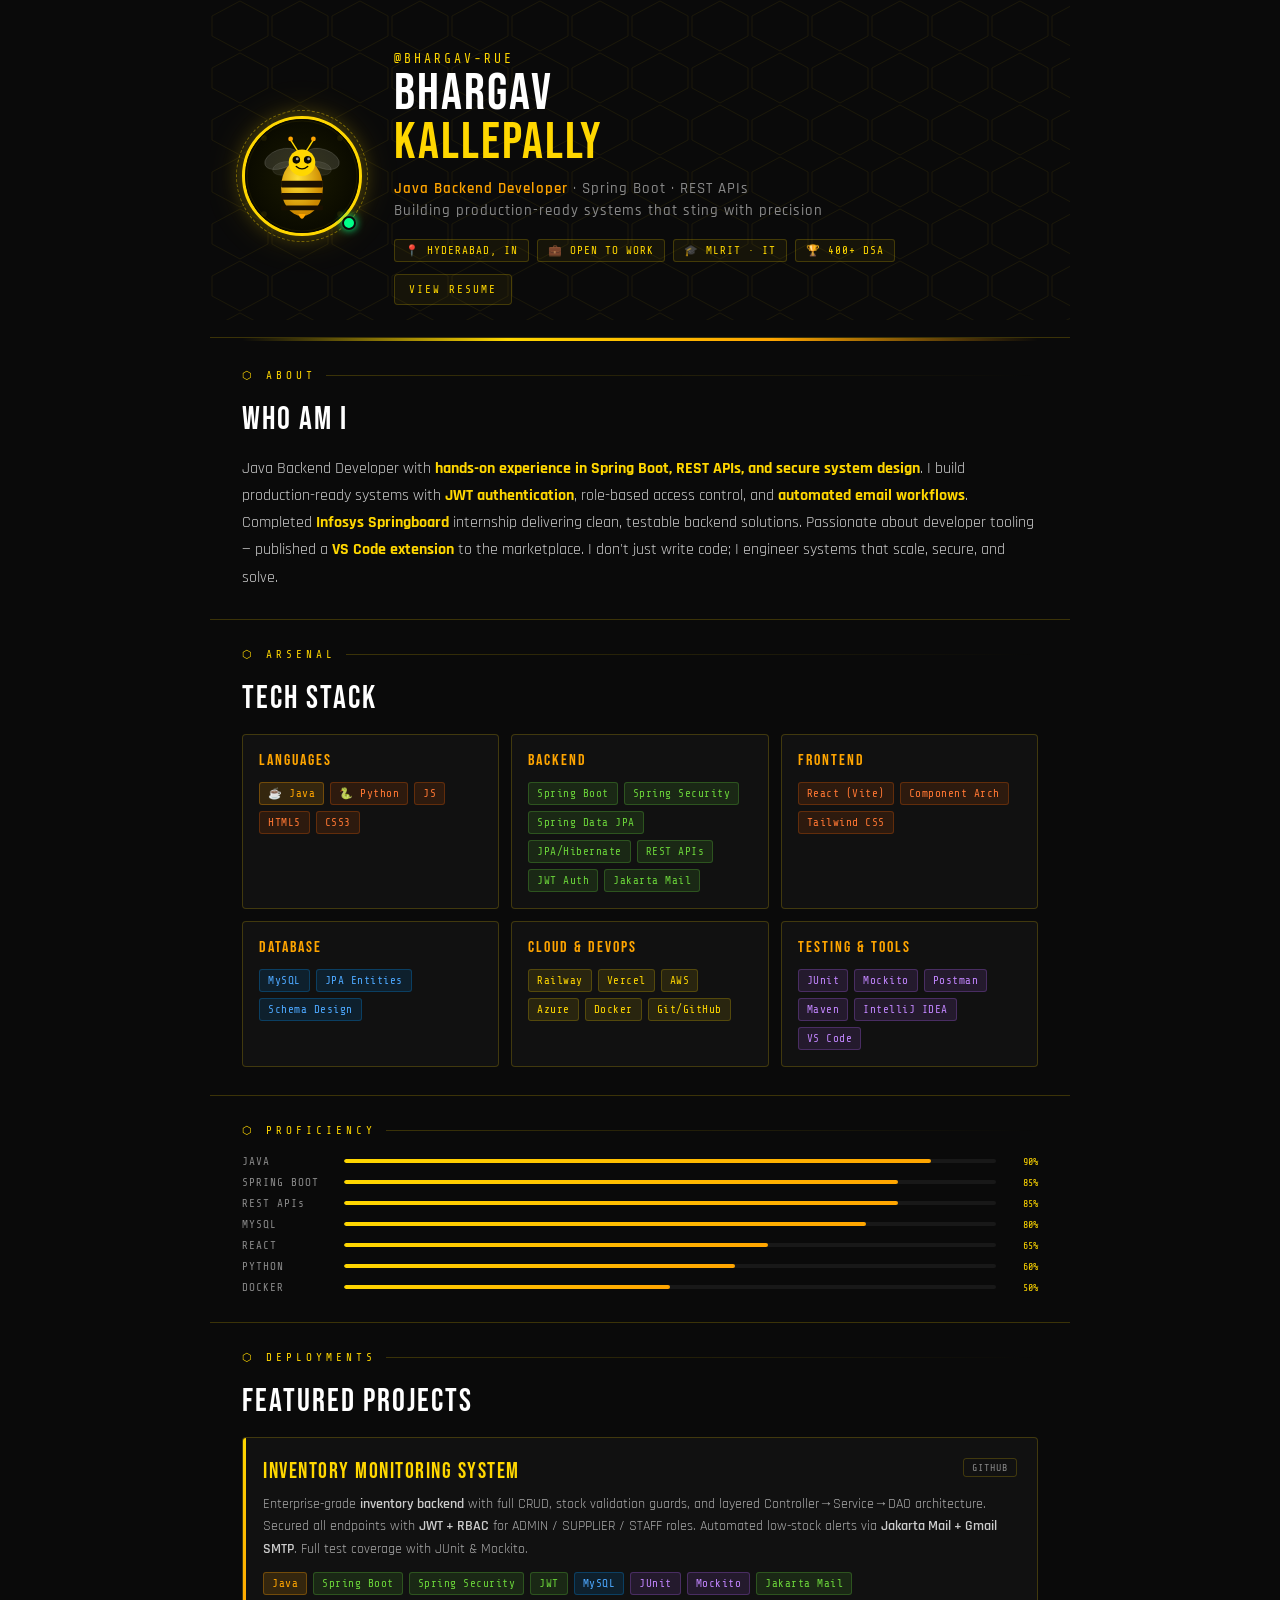
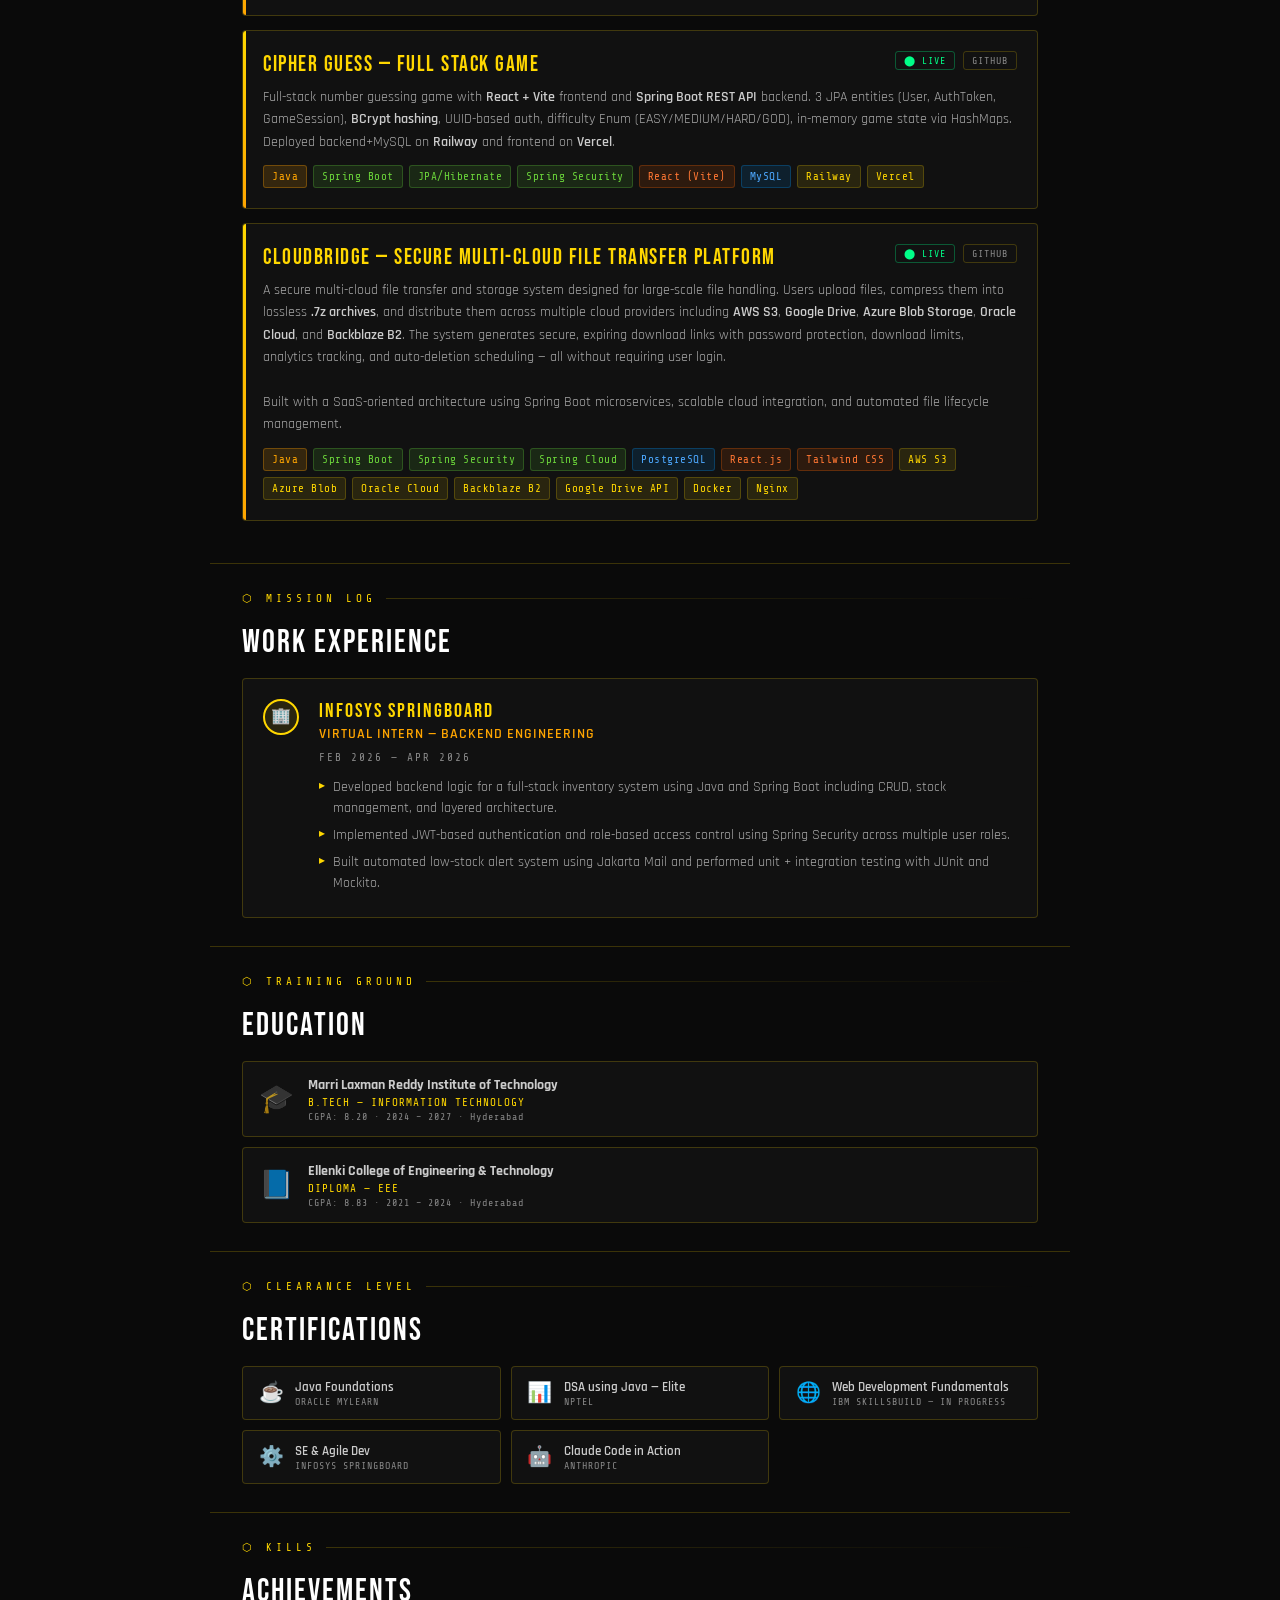
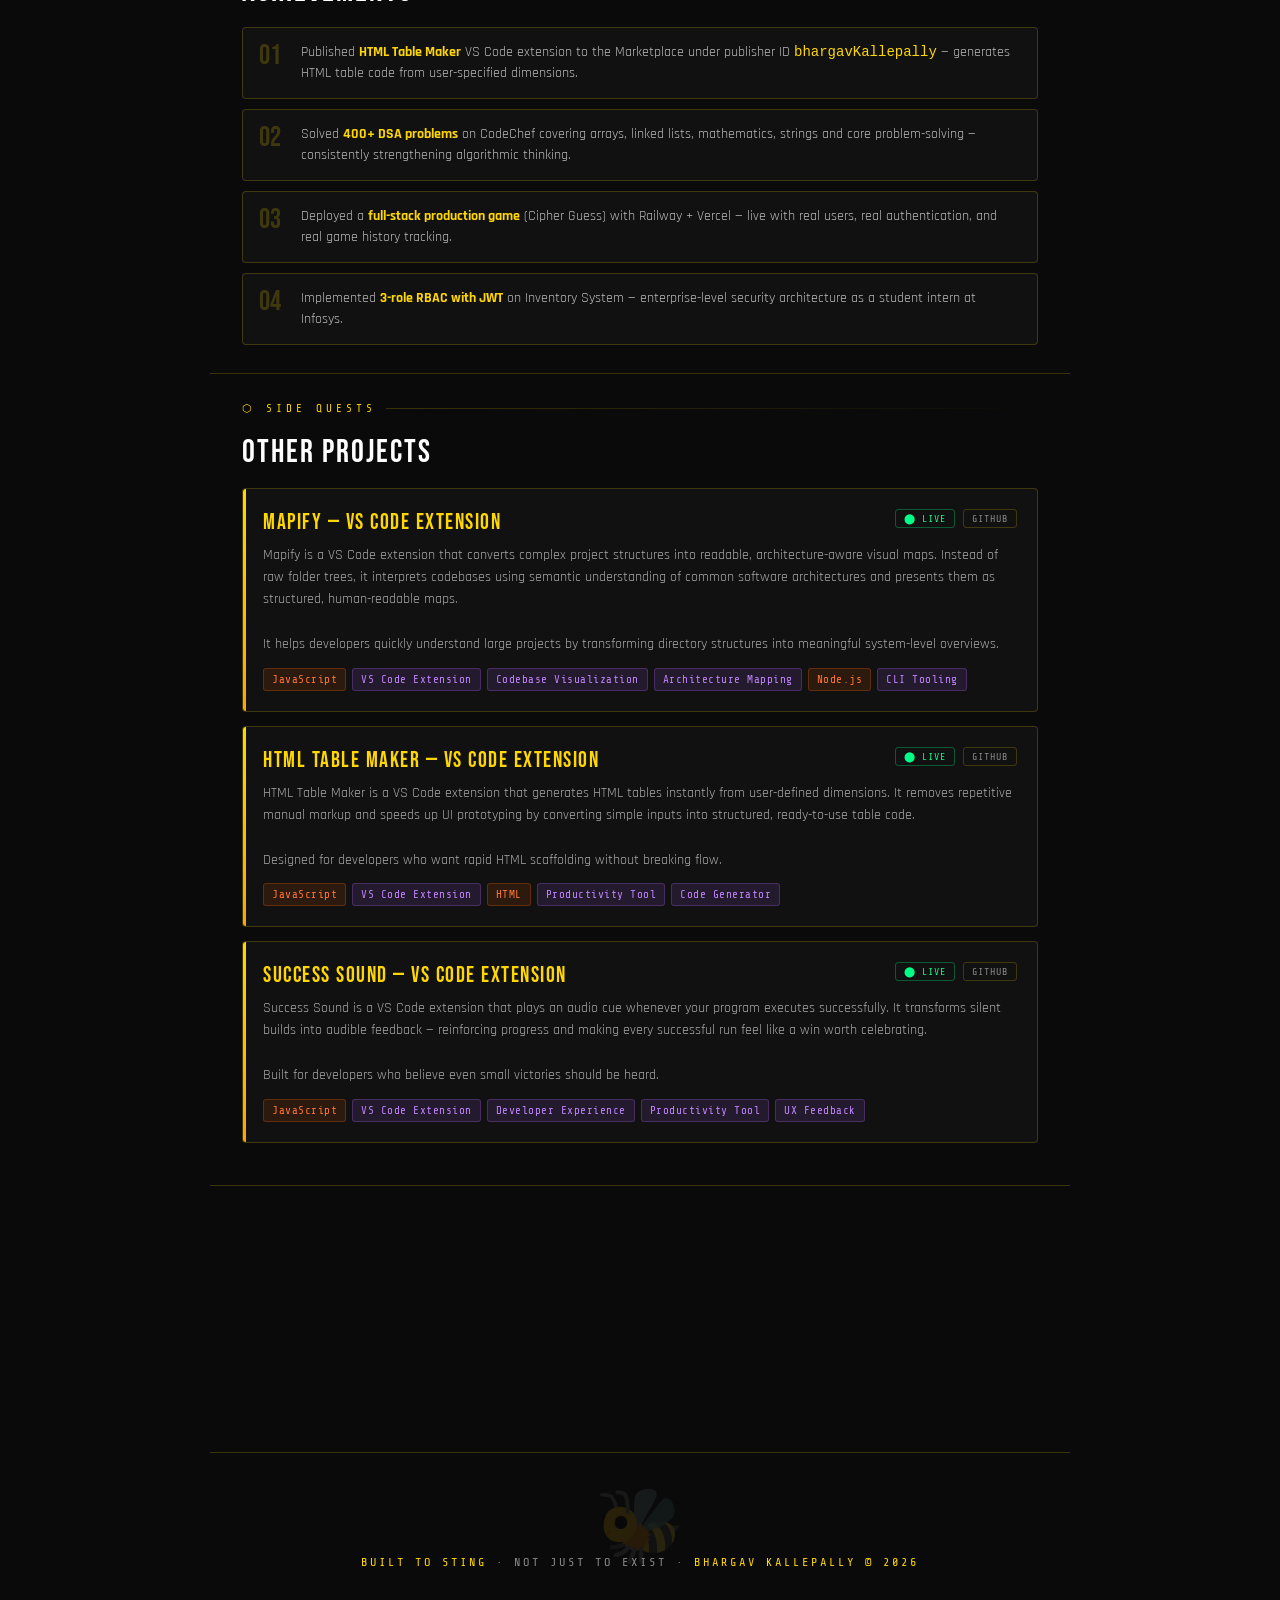
==== index.html @ 9403600a "Changed file name" ====
<!DOCTYPE html>
<html>

<head>
  <title>Bhargav // Hive</title>
  <link rel="stylesheet" href="style.css">
  <link rel="icon" type="image/png" href="files/bees-removebg-preview.png">
</head>

<body>

  <!-- Top button -->
  <button id="topBtn">
    ↑
  </button>
  <script src="top.js"></script>

  <div class="readme">
    <div class="hex-bg"></div>

    <!-- HEADER -->
    <div class="header">
      <!-- Animated bee avatar -->
      <div class="avatar-wrap">
        <div class="bee-ring"></div>
        <div class="bee-svg-wrap">
          <svg viewBox="0 0 120 120" xmlns="http://www.w3.org/2000/svg">
            <defs>
              <radialGradient id="bgGrad" cx="50%" cy="50%" r="50%">
                <stop offset="0%" stop-color="#1a1a00" />
                <stop offset="100%" stop-color="#0a0a00" />
              </radialGradient>
              <radialGradient id="bodyGrad" cx="40%" cy="35%" r="60%">
                <stop offset="0%" stop-color="#FFE033" />
                <stop offset="100%" stop-color="#CC8800" />
              </radialGradient>
            </defs>
            <circle cx="60" cy="60" r="60" fill="url(#bgGrad)" />
            <!-- Honeycomb dots bg -->
            <circle cx="20" cy="20" r="3" fill="rgba(255,215,0,0.08)" />
            <circle cx="100" cy="20" r="3" fill="rgba(255,215,0,0.08)" />
            <circle cx="20" cy="100" r="3" fill="rgba(255,215,0,0.08)" />
            <circle cx="100" cy="100" r="3" fill="rgba(255,215,0,0.08)" />
            <!-- Wings -->
            <ellipse cx="38" cy="42" rx="18" ry="10" fill="rgba(255,255,255,0.12)" stroke="rgba(255,255,255,0.25)"
              stroke-width="0.5" transform="rotate(-20,38,42)" />
            <ellipse cx="82" cy="42" rx="18" ry="10" fill="rgba(255,255,255,0.12)" stroke="rgba(255,255,255,0.25)"
              stroke-width="0.5" transform="rotate(20,82,42)" />
            <ellipse cx="42" cy="52" rx="13" ry="7" fill="rgba(255,255,255,0.07)" stroke="rgba(255,255,255,0.15)"
              stroke-width="0.5" transform="rotate(-10,42,52)" />
            <ellipse cx="78" cy="52" rx="13" ry="7" fill="rgba(255,255,255,0.07)" stroke="rgba(255,255,255,0.15)"
              stroke-width="0.5" transform="rotate(10,78,52)" />
            <!-- Body -->
            <ellipse cx="60" cy="72" rx="22" ry="30" fill="url(#bodyGrad)" />
            <!-- Stripes -->
            <rect x="38" y="65" width="44" height="7" fill="#1a1000" rx="1" />
            <rect x="38" y="78" width="44" height="7" fill="#1a1000" rx="1" />
            <rect x="38" y="91" width="44" height="5" fill="#1a1000" rx="1" />
            <!-- Clip the stripes to body shape -->
            <!-- Head -->
            <circle cx="60" cy="46" r="14" fill="#FFD700" />
            <!-- Eyes -->
            <circle cx="54" cy="43" r="4" fill="#0a0a00" />
            <circle cx="66" cy="43" r="4" fill="#0a0a00" />
            <circle cx="55" cy="42" r="1.5" fill="rgba(255,255,255,0.6)" />
            <circle cx="67" cy="42" r="1.5" fill="rgba(255,255,255,0.6)" />
            <!-- Smile -->
            <path d="M54 50 Q60 55 66 50" fill="none" stroke="#0a0a00" stroke-width="1.5" stroke-linecap="round" />
            <!-- Antennae -->
            <line x1="55" y1="33" x2="48" y2="22" stroke="#FFD700" stroke-width="1.5" stroke-linecap="round" />
            <line x1="65" y1="33" x2="72" y2="22" stroke="#FFD700" stroke-width="1.5" stroke-linecap="round" />
            <circle cx="48" cy="21" r="2.5" fill="#FFA500" />
            <circle cx="72" cy="21" r="2.5" fill="#FFA500" />
            <!-- Stinger -->
            <path d="M56 100 Q60 110 64 100" fill="#FFA500" />
            <!-- Glow ring -->
            <circle cx="60" cy="60" r="58" fill="none" stroke="rgba(255,215,0,0.08)" stroke-width="1" />
          </svg>
        </div>
        <div class="status-dot" title="Open to work"></div>
      </div>

      <div class="header-text">
        <a href="https://github.com/BHARGAV-RUE" target="_blank" class="handle">
          @BHARGAV-RUE
        </a>
        <div class="name">BHARGAV<br><span>KALLEPALLY</span></div>
        <div class="tagline">
          <strong>Java Backend Developer</strong> · Spring Boot · REST APIs<br>
          Building production-ready systems that sting with precision
        </div>
        <div class="header-pills">
          <span class="pill">📍 HYDERABAD, IN</span>
          <span class="pill">💼 OPEN TO WORK</span>
          <span class="pill">🎓 MLRIT · IT</span>
          <span class="pill">🏆 400+ DSA</span>
        </div>
        <!-- RESUME BUTTON HERE -->
        <a href="files/Resume.pdf" target="_blank" class="resume-btn">
          VIEW RESUME
        </a>
      </div>

    </div>

    <div class="stripe"></div>


    <!-- ABOUT -->
    <div class="section">
      <div class="sec-label">⬡ ABOUT</div>
      <div class="sec-title">WHO AM I</div>
      <p class="about-text">
        Java Backend Developer with <strong>hands-on experience in Spring Boot, REST APIs, and secure system
          design</strong>. I build production-ready systems with <strong>JWT authentication</strong>, role-based access
        control, and <strong>automated email workflows</strong>. Completed <strong>Infosys Springboard</strong>
        internship delivering clean, testable backend solutions. Passionate about developer tooling — published a
        <strong>VS Code extension</strong> to the marketplace. I don't just write code; I engineer systems that scale,
        secure, and solve.
      </p>
    </div>

    <!-- TECH STACK -->
    <div class="section">
      <div class="sec-label">⬡ ARSENAL</div>
      <div class="sec-title">TECH STACK</div>
      <div class="stack-grid">

        <div class="stack-group">
          <div class="stack-group-name">LANGUAGES</div>
          <div class="badge-row">
            <span class="badge badge-java">☕ Java</span>
            <span class="badge badge-web">🐍 Python</span>
            <span class="badge badge-web">JS</span>
            <span class="badge badge-web">HTML5</span>
            <span class="badge badge-web">CSS3</span>
          </div>
        </div>

        <div class="stack-group">
          <div class="stack-group-name">BACKEND</div>
          <div class="badge-row">
            <span class="badge badge-spring">Spring Boot</span>
            <span class="badge badge-spring">Spring Security</span>
            <span class="badge badge-spring">Spring Data JPA</span>
            <span class="badge badge-spring">JPA/Hibernate</span>
            <span class="badge badge-spring">REST APIs</span>
            <span class="badge badge-spring">JWT Auth</span>
            <span class="badge badge-spring">Jakarta Mail</span>
          </div>
        </div>

        <div class="stack-group">
          <div class="stack-group-name">FRONTEND</div>
          <div class="badge-row">
            <span class="badge badge-web">React (Vite)</span>
            <span class="badge badge-web">Component Arch</span>
            <span class="badge badge-web">Tailwind CSS</span>
          </div>
        </div>

        <div class="stack-group">
          <div class="stack-group-name">DATABASE</div>
          <div class="badge-row">
            <span class="badge badge-db">MySQL</span>
            <span class="badge badge-db">JPA Entities</span>
            <span class="badge badge-db">Schema Design</span>
          </div>
        </div>

        <div class="stack-group">
          <div class="stack-group-name">CLOUD & DEVOPS</div>
          <div class="badge-row">
            <span class="badge badge-cloud">Railway</span>
            <span class="badge badge-cloud">Vercel</span>
            <span class="badge badge-cloud">AWS</span>
            <span class="badge badge-cloud">Azure</span>
            <span class="badge badge-cloud">Docker</span>
            <span class="badge badge-cloud">Git/GitHub</span>
          </div>
        </div>

        <div class="stack-group">
          <div class="stack-group-name">TESTING & TOOLS</div>
          <div class="badge-row">
            <span class="badge badge-tool">JUnit</span>
            <span class="badge badge-tool">Mockito</span>
            <span class="badge badge-tool">Postman</span>
            <span class="badge badge-tool">Maven</span>
            <span class="badge badge-tool">IntelliJ IDEA</span>
            <span class="badge badge-tool">VS Code</span>
          </div>
        </div>
      </div>
    </div>

    <!-- SKILL BARS -->
    <div class="section">
      <div class="sec-label">⬡ PROFICIENCY</div>
      <div class="skill-bars">
        <div class="skill-row">
          <div class="skill-name">JAVA</div>
          <div class="skill-bar-bg">
            <div class="skill-bar-fill" style="width:90%"></div>
          </div>
          <div class="skill-pct">90%</div>
        </div>
        <div class="skill-row">
          <div class="skill-name">SPRING BOOT</div>
          <div class="skill-bar-bg">
            <div class="skill-bar-fill" style="width:85%"></div>
          </div>
          <div class="skill-pct">85%</div>
        </div>
        <div class="skill-row">
          <div class="skill-name">REST APIs</div>
          <div class="skill-bar-bg">
            <div class="skill-bar-fill" style="width:85%"></div>
          </div>
          <div class="skill-pct">85%</div>
        </div>
        <div class="skill-row">
          <div class="skill-name">MYSQL</div>
          <div class="skill-bar-bg">
            <div class="skill-bar-fill" style="width:80%"></div>
          </div>
          <div class="skill-pct">80%</div>
        </div>
        <div class="skill-row">
          <div class="skill-name">REACT</div>
          <div class="skill-bar-bg">
            <div class="skill-bar-fill" style="width:65%"></div>
          </div>
          <div class="skill-pct">65%</div>
        </div>
        <div class="skill-row">
          <div class="skill-name">PYTHON</div>
          <div class="skill-bar-bg">
            <div class="skill-bar-fill" style="width:60%"></div>
          </div>
          <div class="skill-pct">60%</div>
        </div>
        <div class="skill-row">
          <div class="skill-name">DOCKER</div>
          <div class="skill-bar-bg">
            <div class="skill-bar-fill" style="width:50%"></div>
          </div>
          <div class="skill-pct">50%</div>
        </div>
      </div>
    </div>

    <!-- PROJECTS -->
    <div class="section">
      <div class="sec-label">⬡ DEPLOYMENTS</div>
      <div class="sec-title">FEATURED PROJECTS</div>

      <div class="project-card">
        <div class="proj-top">
          <div class="proj-name">INVENTORY MONITORING SYSTEM</div>
          <div class="proj-links">
            <a href="https://github.com/BHARGAV-RUE/Inventory-Monitoring-and-Reporting-System" target="_blank"
              class="proj-link">
              GITHUB
            </a>
          </div>
        </div>
        <div class="proj-desc">
          Enterprise-grade <strong>inventory backend</strong> with full CRUD, stock validation guards, and layered
          Controller→Service→DAO architecture. Secured all endpoints with <strong>JWT + RBAC</strong> for ADMIN /
          SUPPLIER / STAFF roles. Automated low-stock alerts via <strong>Jakarta Mail + Gmail SMTP</strong>. Full test
          coverage with JUnit & Mockito.
        </div>
        <div class="proj-badges">
          <span class="badge badge-java">Java</span>
          <span class="badge badge-spring">Spring Boot</span>
          <span class="badge badge-spring">Spring Security</span>
          <span class="badge badge-spring">JWT</span>
          <span class="badge badge-db">MySQL</span>
          <span class="badge badge-tool">JUnit</span>
          <span class="badge badge-tool">Mockito</span>
          <span class="badge badge-spring">Jakarta Mail</span>
        </div>
      </div>

      <div class="project-card">
        <div class="proj-top">
          <div class="proj-name">CIPHER GUESS — FULL STACK GAME</div>

          <div class="proj-links">
            <a href="https://cipherguess.vercel.app/" target="_blank" class="proj-link live">
              ⬤ LIVE
            </a>

            <a href="https://github.com/BHARGAV-RUE/cipher-guess" target="_blank" class="proj-link">
              GITHUB
            </a>
          </div>
        </div>

        <div class="proj-desc">
          Full-stack number guessing game with <strong>React + Vite</strong> frontend and <strong>Spring Boot REST
            API</strong> backend. 3 JPA entities (User, AuthToken, GameSession), <strong>BCrypt hashing</strong>,
          UUID-based auth, difficulty Enum (EASY/MEDIUM/HARD/GOD), in-memory game state via HashMaps. Deployed
          backend+MySQL on <strong>Railway</strong> and frontend on <strong>Vercel</strong>.
        </div>

        <div class="proj-badges">
          <span class="badge badge-java">Java</span>
          <span class="badge badge-spring">Spring Boot</span>
          <span class="badge badge-spring">JPA/Hibernate</span>
          <span class="badge badge-spring">Spring Security</span>
          <span class="badge badge-web">React (Vite)</span>
          <span class="badge badge-db">MySQL</span>
          <span class="badge badge-cloud">Railway</span>
          <span class="badge badge-cloud">Vercel</span>
        </div>
      </div>

      <div class="project-card">
        <div class="proj-top">
          <div class="proj-name">CLOUDBRIDGE — SECURE MULTI-CLOUD FILE TRANSFER PLATFORM</div>

          <div class="proj-links">
            <a href="#" target="_blank" class="proj-link live">
              ⬤ LIVE
            </a>

            <a href="https://github.com/BHARGAV-RUE/cloudBridge" target="_blank" class="proj-link">
              GITHUB
            </a>
          </div>
        </div>

        <div class="proj-desc">
          A secure multi-cloud file transfer and storage system designed for large-scale file handling.
          Users upload files, compress them into lossless <strong>.7z archives</strong>, and distribute them
          across multiple cloud providers including <strong>AWS S3</strong>, <strong>Google Drive</strong>,
          <strong>Azure Blob Storage</strong>, <strong>Oracle Cloud</strong>, and <strong>Backblaze B2</strong>.
          The system generates secure, expiring download links with password protection, download limits,
          analytics tracking, and auto-deletion scheduling — all without requiring user login.
          <br><br>
          Built with a SaaS-oriented architecture using Spring Boot microservices, scalable cloud integration,
          and automated file lifecycle management.
        </div>

        <div class="proj-badges">
          <span class="badge badge-java">Java</span>
          <span class="badge badge-spring">Spring Boot</span>
          <span class="badge badge-spring">Spring Security</span>
          <span class="badge badge-spring">Spring Cloud</span>
          <span class="badge badge-db">PostgreSQL</span>
          <span class="badge badge-web">React.js</span>
          <span class="badge badge-web">Tailwind CSS</span>
          <span class="badge badge-cloud">AWS S3</span>
          <span class="badge badge-cloud">Azure Blob</span>
          <span class="badge badge-cloud">Oracle Cloud</span>
          <span class="badge badge-cloud">Backblaze B2</span>
          <span class="badge badge-cloud">Google Drive API</span>
          <span class="badge badge-cloud">Docker</span>
          <span class="badge badge-cloud">Nginx</span>
        </div>
      </div>

    </div>

    <!-- EXPERIENCE -->
    <div class="section">
      <div class="sec-label">⬡ MISSION LOG</div>
      <div class="sec-title">WORK EXPERIENCE</div>
      <div class="exp-card">
        <div class="exp-dot">🏢</div>
        <div class="exp-body">
          <div class="exp-company">INFOSYS SPRINGBOARD</div>
          <div class="exp-role">VIRTUAL INTERN — BACKEND ENGINEERING</div>
          <div class="exp-date">FEB 2026 — APR 2026</div>
          <ul class="exp-points">
            <li>Developed backend logic for a full-stack inventory system using Java and Spring Boot including CRUD,
              stock management, and layered architecture.</li>
            <li>Implemented JWT-based authentication and role-based access control using Spring Security across multiple
              user roles.</li>
            <li>Built automated low-stock alert system using Jakarta Mail and performed unit + integration testing with
              JUnit and Mockito.</li>
          </ul>
        </div>
      </div>
    </div>

    <!-- EDUCATION -->
    <div class="section">
      <div class="sec-label">⬡ TRAINING GROUND</div>
      <div class="sec-title">EDUCATION</div>
      <div class="edu-grid">
        <div class="edu-card">
          <div class="edu-icon">🎓</div>
          <div>
            <div class="edu-name">Marri Laxman Reddy Institute of Technology</div>
            <div class="edu-deg">B.TECH — INFORMATION TECHNOLOGY</div>
            <div class="edu-cgpa">CGPA: 8.20 · 2024 – 2027 · Hyderabad</div>
          </div>
        </div>
        <div class="edu-card">
          <div class="edu-icon">📘</div>
          <div>
            <div class="edu-name">Ellenki College of Engineering & Technology</div>
            <div class="edu-deg">DIPLOMA — EEE</div>
            <div class="edu-cgpa">CGPA: 8.83 · 2021 – 2024 · Hyderabad</div>
          </div>
        </div>
      </div>
    </div>

    <!-- CERTIFICATIONS -->
    <div class="section">
      <div class="sec-label">⬡ CLEARANCE LEVEL</div>
      <div class="sec-title">CERTIFICATIONS</div>
      <div class="cert-grid">
        <div class="cert-card">
          <div class="cert-icon">☕</div>
          <div>
            <div class="cert-name">Java Foundations</div>
            <div class="cert-issuer">
              <a href="https://www.linkedin.com/posts/bhargav-kallepally-816504241_oracle-java-foundations-training-and-assessment-activity-7441144294415134720-DfWC?utm_source=share&utm_medium=member_desktop&rcm=ACoAADwNq5IBGyS10aoGae6OvYfCykSlUJBf2MA"
                target="_blank" style="color: inherit; text-decoration: none;">
                ORACLE MYLEARN
              </a>
            </div>
          </div>
        </div>
        <div class="cert-card">
          <div class="cert-icon">📊</div>
          <div>
            <div class="cert-name">DSA using Java — Elite</div>
            <div class="cert-issuer">
              <a href="files/NPTEL certificate.jpeg" target="_blank" style="color: inherit; text-decoration: none;">
                NPTEL
              </a>
            </div>
          </div>
        </div>
        <div class="cert-card">
          <div class="cert-icon">🌐</div>
          <div>
            <div class="cert-name">Web Development Fundamentals</div>
            <div class="cert-issuer">
              <a href="https://www.credly.com/badges/78ab4384-6c6a-4e05-a9c4-33912fc4df4b/public_url" target="_blank"
                style="color: inherit; text-decoration: none;">
                IBM SKILLSBUILD — IN PROGRESS
              </a>
            </div>
          </div>
        </div>
        <div class="cert-card">
          <div class="cert-icon">⚙️</div>
          <div>
            <div class="cert-name">SE & Agile Dev</div>
            <div class="cert-issuer">
              <a href="files/Software Engineering and Agile software development.pdf" target="_blank"
                style="color: inherit; text-decoration: none;">
                INFOSYS SPRINGBOARD
              </a>
            </div>
          </div>
        </div>
        <div class="cert-card">
          <div class="cert-icon">🤖</div>
          <div>
            <div class="cert-name">Claude Code in Action</div>
            <div class="cert-issuer">ANTHROPIC</div>
          </div>
        </div>
      </div>
    </div>

    <!-- ACHIEVEMENTS -->
    <div class="section">
      <div class="sec-label">⬡ KILLS</div>
      <div class="sec-title">ACHIEVEMENTS</div>
      <div class="ach-grid">
        <div class="ach-item">
          <div class="ach-num">01</div>
          <div class="ach-text">
            Published <strong>HTML Table Maker</strong> VS Code extension to the Marketplace under publisher ID <code
              style="color:var(--primary)">bhargavKallepally</code> — generates HTML table code from user-specified
            dimensions.
          </div>
        </div>
        <div class="ach-item">
          <div class="ach-num">02</div>
          <div class="ach-text">
            Solved <strong>400+ DSA problems</strong> on CodeChef covering arrays, linked lists, mathematics, strings
            and core problem-solving — consistently strengthening algorithmic thinking.
          </div>
        </div>
        <div class="ach-item">
          <div class="ach-num">03</div>
          <div class="ach-text">
            Deployed a <strong>full-stack production game</strong> (Cipher Guess) with Railway + Vercel — live with real
            users, real authentication, and real game history tracking.
          </div>
        </div>
        <div class="ach-item">
          <div class="ach-num">04</div>
          <div class="ach-text">
            Implemented <strong>3-role RBAC with JWT</strong> on Inventory System — enterprise-level security
            architecture as a student intern at Infosys.
          </div>
        </div>
      </div>
    </div>

    <!-- SIDE QUESTS -->
    <div class="section">
      <div class="sec-label">⬡ SIDE QUESTS</div>
      <div class="sec-title">OTHER PROJECTS</div>

      <div class="project-card">
        <div class="proj-top">
          <div class="proj-name">MAPIFY — VS CODE EXTENSION</div>

          <div class="proj-links">
            <a href="https://marketplace.visualstudio.com/items?itemName=bhargavKallepally.mapify" target="_blank"
              class="proj-link live">
              ⬤ LIVE
            </a>

            <a href="https://github.com/BHARGAV-RUE/Mapify" target="_blank" class="proj-link">
              GITHUB
            </a>
          </div>
        </div>

        <div class="proj-desc">
          Mapify is a VS Code extension that converts complex project structures into
          readable, architecture-aware visual maps. Instead of raw folder trees, it
          interprets codebases using semantic understanding of common software
          architectures and presents them as structured, human-readable maps.
          <br><br>
          It helps developers quickly understand large projects by transforming
          directory structures into meaningful system-level overviews.
        </div>

        <div class="proj-badges">
          <span class="badge badge-web">JavaScript</span>
          <span class="badge badge-tool">VS Code Extension</span>
          <span class="badge badge-tool">Codebase Visualization</span>
          <span class="badge badge-tool">Architecture Mapping</span>
          <span class="badge badge-web">Node.js</span>
          <span class="badge badge-tool">CLI Tooling</span>
        </div>
      </div>


      <!-- HTML TABLE MAKER -->
      <div class="project-card">
        <div class="proj-top">
          <div class="proj-name">HTML TABLE MAKER — VS CODE EXTENSION</div>

          <div class="proj-links">
            <a href="https://marketplace.visualstudio.com/items?itemName=bhargavKallepally.html-table-maker"
              target="_blank" class="proj-link live">
              ⬤ LIVE
            </a>

            <a href="https://github.com/BHARGAV-RUE/HTML-Table-Maker" target="_blank" class="proj-link">
              GITHUB
            </a>
          </div>
        </div>

        <div class="proj-desc">
          HTML Table Maker is a VS Code extension that generates HTML tables instantly
          from user-defined dimensions. It removes repetitive manual markup and speeds up
          UI prototyping by converting simple inputs into structured, ready-to-use table code.
          <br><br>
          Designed for developers who want rapid HTML scaffolding without breaking flow.
        </div>

        <div class="proj-badges">
          <span class="badge badge-web">JavaScript</span>
          <span class="badge badge-tool">VS Code Extension</span>
          <span class="badge badge-web">HTML</span>
          <span class="badge badge-tool">Productivity Tool</span>
          <span class="badge badge-tool">Code Generator</span>
        </div>
      </div>

      <!-- SUCCESS SOUND -->
      <div class="project-card">
        <div class="proj-top">
          <div class="proj-name">SUCCESS SOUND — VS CODE EXTENSION</div>

          <div class="proj-links">
            <a href="https://marketplace.visualstudio.com/items?itemName=bhargavKallepally.success-sound"
              target="_blank" class="proj-link live">
              ⬤ LIVE
            </a>

            <a href="https://github.com/BHARGAV-RUE/Success-Sound.git" target="_blank" class="proj-link">
              GITHUB
            </a>
          </div>
        </div>

        <div class="proj-desc">
          Success Sound is a VS Code extension that plays an audio cue whenever your program executes successfully.
          It transforms silent builds into audible feedback — reinforcing progress and making every successful run
          feel like a win worth celebrating.
          <br><br>
          Built for developers who believe even small victories should be heard.
        </div>

        <div class="proj-badges">
          <span class="badge badge-web">JavaScript</span>
          <span class="badge badge-tool">VS Code Extension</span>
          <span class="badge badge-tool">Developer Experience</span>
          <span class="badge badge-tool">Productivity Tool</span>
          <span class="badge badge-tool">UX Feedback</span>
        </div>
      </div>
    </div>


    <!-- CONTACT -->
    <div class="section" style="border-bottom:none;">
      <div class="sec-label">⬡ SIGNAL</div>
      <div class="sec-title">GET IN TOUCH</div>
      <div class="contact-row">

        <a class="contact-btn" href="https://mail.google.com/mail/?view=cm&fs=1&to=bhargavkallepally9@gmail.com"
          target="_blank">
          <svg viewBox="0 0 24 24">
            <path
              d="M20 4H4c-1.1 0-2 .9-2 2v12c0 1.1.9 2 2 2h16c1.1 0 2-.9 2-2V6c0-1.1-.9-2-2-2zm0 4l-8 5-8-5V6l8 5 8-5v2z" />
          </svg>
          bhargavkallepally9@gmail.com
        </a>

        <a class="contact-btn" href="https://github.com/BHARGAV-RUE" target="_blank">
          <svg viewBox="0 0 24 24">
            <path fill="currentColor"
              d="M12 .5C5.65.5.5 5.65.5 12a11.5 11.5 0 008 10.95c.6.1.82-.26.82-.58v-2.04c-3.26.7-3.95-1.57-3.95-1.57-.53-1.35-1.3-1.7-1.3-1.7-1.07-.73.08-.72.08-.72 1.18.08 1.8 1.22 1.8 1.22 1.05 1.8 2.75 1.28 3.42.98.1-.77.4-1.28.73-1.58-2.6-.3-5.34-1.3-5.34-5.8 0-1.28.45-2.32 1.2-3.14-.12-.3-.52-1.52.12-3.18 0 0 .98-.31 3.2 1.2a11.2 11.2 0 015.82 0c2.22-1.5 3.2-1.2 3.2-1.2.64 1.66.24 2.88.12 3.18.75.82 1.2 1.86 1.2 3.14 0 4.5-2.75 5.5-5.36 5.8.42.36.8 1.07.8 2.15v3.18c0 .32.22.69.83.57A11.5 11.5 0 0023.5 12C23.5 5.65 18.35.5 12 .5z" />
          </svg>
          GITHUB · BHARGAV-RUE
        </a>

        <a class="contact-btn" href="https://www.linkedin.com/in/bhargav-kallepally-816504241/" target="_blank">
          <svg viewBox="0 0 24 24">
            <path fill="currentColor"
              d="M19 3A2 2 0 0121 5V19A2 2 0 0119 21H5A2 2 0 013 19V5A2 2 0 015 3H19M8.34 17V10.67H6.26V17H8.34M7.3 9.73C7.97 9.73 8.5 9.2 8.5 8.53C8.5 7.86 7.97 7.33 7.3 7.33C6.63 7.33 6.1 7.86 6.1 8.53C6.1 9.2 6.63 9.73 7.3 9.73M17 17V13.5C17 11.62 16 10.5 14.25 10.5C13.3 10.5 12.72 11.03 12.45 11.53V10.67H10.37V17H12.45V13.57C12.45 12.67 13.03 12.13 13.83 12.13C14.63 12.13 14.92 12.67 14.92 13.57V17H17Z" />
          </svg>
          LINKEDIN
        </a>

        <a class="contact-btn" href="tel:+916304259310">
          <svg viewBox="0 0 24 24">
            <path fill="currentColor"
              d="M6.62 10.79C8.06 13.62 10.38 15.94 13.21 17.38L15.41 15.18C15.69 14.9 16.08 14.82 16.43 14.93C17.55 15.3 18.75 15.5 20 15.5C20.55 15.5 21 15.95 21 16.5V20C21 20.55 20.55 21 20 21C10.61 21 3 13.39 3 4C3 3.45 3.45 3 4 3H7.5C8.05 3 8.5 3.45 8.5 4C8.5 5.25 8.7 6.45 9.07 7.57C9.18 7.92 9.1 8.31 8.82 8.59L6.62 10.79Z" />
          </svg>
          +91 6304259310
        </a>

      </div>
    </div>

    <!-- FOOTER -->
    <div class="footer">
      <span class="footer-bee">🐝</span>
      <div class="footer-quote">
        <span>BUILT TO STING</span> · NOT JUST TO EXIST · <span>BHARGAV KALLEPALLY © 2026</span>
      </div>
    </div>

  </div>
  <script src="lazy.js"></script>
</body>

</html>
---- style.css ----
@import url('https://fonts.googleapis.com/css2?family=Bebas+Neue&family=Share+Tech+Mono&family=Rajdhani:wght@400;500;600;700&display=swap');

* { box-sizing: border-box; margin: 0; padding: 0; }

html{
    scrollbar-width:thin;
    scrollbar-color: var(--primary) var(--bg);
}

:root {
  --bg: #0a0a0a;
  --bg2: #111111;
  --primary: #FFD700;
  --secondary: #FFA500;
  --danger: #ff4444;
  --text: #ffffff;
  --muted: #888888;
  --border: rgba(255,215,0,0.2);
  --glow: 0 0 20px rgba(255,215,0,0.25);
  --font-d: 'Bebas Neue', cursive;
  --font-m: 'Share Tech Mono', monospace;
  --font-b: 'Rajdhani', sans-serif; 
}

body { background: var(--bg); color: var(--text); font-family: var(--font-b); height: 100%;}

/*  */
.readme {
  max-width: 860px;
  margin: 0 auto;
  padding: 0 0 40px;
  background: var(--bg);
  position: relative;
  overflow: hidden;
}

/* HEX GRID BG */
.hex-bg {
  position: absolute; top: 0; left: 0; width: 100%; height: 320px;
  opacity: 0.07;
  background-image: url("data:image/svg+xml,%3Csvg xmlns='http://www.w3.org/2000/svg' width='60' height='52'%3E%3Cpolygon points='30,1 58,16 58,36 30,51 2,36 2,16' fill='none' stroke='%23FFD700' stroke-width='1'/%3E%3C/svg%3E");
  background-size: 60px 52px;
  pointer-events: none;
}

/* HEADER */
.header {
  position: relative;
  padding: 48px 32px 32px;
  border-bottom: 1px solid var(--border);
  display: flex; gap: 32px; align-items: center;
  flex-wrap: wrap;
}

.avatar-wrap {
  position: relative; flex-shrink: 0;
}

.avatar {
  width: 120px; height: 120px;
  border-radius: 50%;
  border: 3px solid var(--primary);
  box-shadow: var(--glow), 0 0 40px rgba(255,215,0,0.15);
  background: linear-gradient(135deg, #1a1a00 0%, #2a2a00 50%, #111 100%);
  display: flex; align-items: center; justify-content: center;
  font-family: var(--font-d);
  font-size: 48px;
  color: var(--primary);
  overflow: hidden;
}

.avatar svg { width: 120px; height: 120px; }

.bee-ring {
  position: absolute; top: -6px; left: -6px;
  width: 132px; height: 132px; border-radius: 50%;
  border: 1px dashed rgba(255,215,0,0.4);
  animation: spin 20s linear infinite;
}

@keyframes spin { to { transform: rotate(360deg); } }

.status-dot {
  position: absolute; bottom: 6px; right: 6px;
  width: 14px; height: 14px; border-radius: 50%;
  background: #00ff88;
  border: 2px solid var(--bg);
  box-shadow: 0 0 8px #00ff88;
}

.header-text { flex: 1; min-width: 200px; }

.handle {
  font-family: var(--font-m);
  font-size: 13px;
  color: var(--primary);
  letter-spacing: 3px;
  text-transform: uppercase;
  margin-bottom: 6px;
}

.name {
  font-family: var(--font-d);
  font-size: 52px;
  line-height: 0.95;
  color: var(--text);
  letter-spacing: 2px;
  margin-bottom: 10px;
}

.name span { color: var(--primary); }

.tagline {
  font-family: var(--font-b);
  font-size: 15px;
  color: var(--muted);
  font-weight: 500;
  letter-spacing: 1px;
  margin-bottom: 16px;
  line-height: 1.5;
}

.tagline strong { color: var(--secondary); font-weight: 600; }

.header-pills { display: flex; flex-wrap: wrap; gap: 8px; }

.pill {
  font-family: var(--font-m);
  font-size: 11px;
  padding: 4px 10px;
  border: 1px solid var(--border);
  border-radius: 3px;
  color: var(--primary);
  background: rgba(255,215,0,0.05);
  letter-spacing: 1px;
}

/* SECTION */
.section {
  padding: 28px 32px;
  border-bottom: 1px solid var(--border);

  /* animation layer */
  opacity: 0;
  transform: translateY(25px);
  filter: blur(4px);
  transition: all 0.5s ease;
}

.section.show {
  opacity: 1;
  transform: translateY(0);
  filter: blur(0);
}
.sec-label {
  font-family: var(--font-m);
  font-size: 11px;
  color: var(--primary);
  letter-spacing: 4px;
  text-transform: uppercase;
  margin-bottom: 18px;
  display: flex; align-items: center; gap: 10px;
}

.sec-label::after {
  content: '';
  flex: 1; height: 1px;
  background: linear-gradient(to right, var(--border), transparent);
}

.sec-title {
  font-family: var(--font-d);
  font-size: 32px;
  color: var(--text);
  letter-spacing: 2px;
  margin-bottom: 16px;
}

/* STATS ROW */
.stats-grid {
  display: grid;
  grid-template-columns: repeat(auto-fit, minmax(130px,1fr));
  gap: 12px;
  margin-bottom: 20px;
}

.stat-card {
  background: var(--bg2);
  border: 1px solid var(--border);
  border-radius: 4px;
  padding: 16px 14px;
  text-align: center;
  position: relative;
  overflow: hidden;
  transition: border-color 0.2s;
}

.stat-card::before {
  content: '';
  position: absolute; top: 0; left: 0; right: 0;
  height: 2px;
  background: linear-gradient(to right, var(--primary), var(--secondary));
}

.stat-num {
  font-family: var(--font-d);
  font-size: 36px;
  color: var(--primary);
  line-height: 1;
  display: block;
}

.stat-lbl {
  font-family: var(--font-m);
  font-size: 10px;
  color: var(--muted);
  letter-spacing: 2px;
  margin-top: 4px;
  display: block;
}

/* ABOUT */
.about-text {
  font-family: var(--font-b);
  font-size: 16px;
  color: #ccc;
  line-height: 1.7;
  font-weight: 400;
}

.about-text strong { color: var(--primary); font-weight: 700; }

/* TECH STACK */
.stack-grid {
  display: grid;
  grid-template-columns: repeat(auto-fill, minmax(220px, 1fr));
  gap: 12px;
}

.stack-group { background: var(--bg2); border: 1px solid var(--border); border-radius: 4px; padding: 16px; }

.stack-group-name {
  font-family: var(--font-d);
  font-size: 16px;
  color: var(--secondary);
  letter-spacing: 2px;
  margin-bottom: 12px;
}

.badge-row { display: flex; flex-wrap: wrap; gap: 6px; }

.badge {
  display: inline-flex; align-items: center; gap: 5px;
  font-family: var(--font-m);
  font-size: 11px;
  padding: 4px 8px;
  border-radius: 3px;
  font-weight: 400;
  letter-spacing: 0.5px;
}

.badge-java    { background: rgba(255,160,0,0.15); color: #FFA500; border: 1px solid rgba(255,160,0,0.3); }
.badge-spring  { background: rgba(100,210,60,0.12); color: #6BD43A; border: 1px solid rgba(100,210,60,0.25); }
.badge-db      { background: rgba(0,150,255,0.12); color: #4DA8FF; border: 1px solid rgba(0,150,255,0.25); }
.badge-web     { background: rgba(255,100,0,0.12); color: #FF7733; border: 1px solid rgba(255,100,0,0.25); }
.badge-tool    { background: rgba(180,100,255,0.12); color: #C084FC; border: 1px solid rgba(180,100,255,0.25); }
.badge-cloud   { background: rgba(255,215,0,0.1); color: var(--primary); border: 1px solid var(--border); }

/* PROJECTS */
.project-card {
  background: var(--bg2);
  border: 1px solid var(--border);
  border-radius: 4px;
  padding: 20px;
  margin-bottom: 14px;
  position: relative;
  overflow: hidden;
  transition: border-color 0.2s, box-shadow 0.2s;
}

.project-card:hover {
  border-color: rgba(255,215,0,0.5);
  box-shadow: var(--glow);
}

.project-card::after {
  content: '';
  position: absolute; left: 0; top: 0; bottom: 0;
  width: 3px;
  background: linear-gradient(to bottom, var(--primary), var(--secondary));
}

.proj-top { display: flex; align-items: flex-start; justify-content: space-between; gap: 12px; flex-wrap: wrap; margin-bottom: 8px; }

.proj-name {
  font-family: var(--font-d);
  font-size: 22px;
  color: var(--primary);
  letter-spacing: 1.5px;
}

.proj-links { display: flex; gap: 8px; flex-shrink: 0; }

.proj-link {
  font-family: var(--font-m);
  font-size: 10px;
  padding: 3px 8px;
  border: 1px solid var(--border);
  border-radius: 3px;
  color: var(--muted);
  text-decoration: none;
  letter-spacing: 1px;
  cursor: default;
}

.proj-link.live { border-color: rgba(0,255,136,0.3); color: #00ff88; }

.proj-desc {
  font-family: var(--font-b);
  font-size: 14px;
  color: #aaa;
  line-height: 1.6;
  margin-bottom: 12px;
  font-weight: 400;
}

.proj-desc strong { color: #ccc; font-weight: 600; }

.proj-badges { display: flex; flex-wrap: wrap; gap: 6px; }

/* EXPERIENCE */
.exp-card {
  background: var(--bg2);
  border: 1px solid var(--border);
  border-radius: 4px;
  padding: 20px;
  display: flex; gap: 20px; align-items: flex-start;
}

.exp-dot {
  width: 36px; height: 36px; border-radius: 50%;
  background: rgba(255,215,0,0.1);
  border: 2px solid var(--primary);
  flex-shrink: 0;
  display: flex; align-items: center; justify-content: center;
  font-size: 16px;
}

.exp-body { flex: 1; }

.exp-company {
  font-family: var(--font-d);
  font-size: 20px;
  color: var(--primary);
  letter-spacing: 2px;
}

.exp-role {
  font-family: var(--font-b);
  font-size: 14px;
  color: var(--secondary);
  font-weight: 600;
  letter-spacing: 1px;
  margin: 2px 0 8px;
}

.exp-date {
  font-family: var(--font-m);
  font-size: 11px;
  color: var(--muted);
  letter-spacing: 2px;
  margin-bottom: 10px;
}

.exp-points { list-style: none; padding: 0; }
.exp-points li {
  font-family: var(--font-b);
  font-size: 14px;
  color: #aaa;
  padding: 3px 0 3px 14px;
  position: relative;
  line-height: 1.5;
  font-weight: 400;
}
.exp-points li::before {
  content: '▸';
  position: absolute; left: 0;
  color: var(--primary);
  font-size: 12px;
}

/* CERTS */
.cert-grid {
  display: grid;
  grid-template-columns: repeat(auto-fill, minmax(240px,1fr));
  gap: 10px;
}

.cert-card {
  background: var(--bg2);
  border: 1px solid var(--border);
  border-radius: 4px;
  padding: 12px 14px;
  display: flex; gap: 10px; align-items: center;
}

.cert-icon {
  font-size: 20px; flex-shrink: 0; width: 28px; text-align: center;
}

.cert-name {
  font-family: var(--font-b);
  font-size: 13px;
  color: #ccc;
  font-weight: 600;
  line-height: 1.3;
}

.cert-issuer {
  font-family: var(--font-m);
  font-size: 10px;
  color: var(--muted);
  letter-spacing: 1px;
}

/* ACHIEVEMENTS */
.ach-grid { display: grid; gap: 10px; }

.ach-item {
  background: var(--bg2);
  border: 1px solid var(--border);
  border-radius: 4px;
  padding: 14px 16px;
  display: flex; gap: 14px; align-items: flex-start;
}

.ach-num {
  font-family: var(--font-d);
  font-size: 28px;
  color: rgba(255,215,0,0.2);
  line-height: 1;
  flex-shrink: 0;
  width: 28px;
}

.ach-text {
  font-family: var(--font-b);
  font-size: 14px;
  color: #bbb;
  line-height: 1.5;
  font-weight: 400;
}

.ach-text strong { color: var(--primary); font-weight: 700; }

/* CONTACT */
.contact-row {
  display: flex; flex-wrap: wrap; gap: 12px;
}

.contact-btn {
  display: inline-flex; align-items: center; gap: 8px;
  font-family: var(--font-m);
  font-size: 12px;
  padding: 10px 16px;
  border: 1px solid var(--border);
  border-radius: 4px;
  color: var(--primary);
  background: rgba(255,215,0,0.05);
  letter-spacing: 2px;
  cursor: pointer;
  text-decoration: none;
  transition: background 0.2s, box-shadow 0.2s;
}

.contact-btn:hover {
  background: rgba(255,215,0,0.12);
  box-shadow: var(--glow);
}

.contact-btn svg { width: 14px; height: 14px; fill: var(--primary); flex-shrink: 0; }

/* FOOTER */
.footer {
  width: 100%;
  background: var(--bg);
  text-align: center;
  padding: 40px 20px;
  border-top: 1px solid var(--border);
  margin-top: 40px;
}

.footer-bee {
  font-family: var(--font-d);
  font-size: 72px;
  color: var(--primary);
  opacity: 0.12;
  display: block;
  line-height: 1;
  margin-bottom: -10px;
}

.footer-quote {
  font-family: var(--font-m);
  font-size: 12px;
  color: var(--muted);
  letter-spacing: 3px;
}

.footer-quote span { color: var(--primary); }

/* DIVIDER STRIPE */
.stripe {
  height: 3px;
  background: linear-gradient(to right, transparent, var(--primary), var(--secondary), transparent);
  margin: 0 32px;
}

/* SKILL BAR */
.skill-bars { display: grid; gap: 8px; }

.skill-row { display: flex; align-items: center; gap: 12px; }

.skill-name {
  font-family: var(--font-m);
  font-size: 11px;
  color: var(--muted);
  width: 90px;
  flex-shrink: 0;
  letter-spacing: 1px;
}

.skill-bar-bg {
  flex: 1; height: 4px;
  background: rgba(255,255,255,0.06);
  border-radius: 2px;
  overflow: hidden;
}

.skill-bar-fill {
  height: 100%; border-radius: 2px;
  background: linear-gradient(to right, var(--primary), var(--secondary));
  animation: grow 1.5s ease-out forwards;
  transform-origin: left;
}

@keyframes grow { from { width: 0; } }

.skill-pct {
  font-family: var(--font-m);
  font-size: 10px;
  color: var(--primary);
  width: 30px;
  text-align: right;
  flex-shrink: 0;
}

/* EDUCATION */
.edu-grid { display: grid; gap: 10px; }

.edu-card {
  background: var(--bg2);
  border: 1px solid var(--border);
  border-radius: 4px;
  padding: 14px 16px;
  display: flex; gap: 14px; align-items: center;
}

.edu-icon {
  font-family: var(--font-d);
  font-size: 28px;
  color: var(--primary);
  flex-shrink: 0;
  opacity: 0.7;
}

.edu-name {
  font-family: var(--font-b);
  font-size: 14px;
  color: #ccc;
  font-weight: 700;
}

.edu-deg {
  font-family: var(--font-m);
  font-size: 11px;
  color: var(--primary);
  letter-spacing: 1px;
  margin: 2px 0;
}

.edu-cgpa {
  font-family: var(--font-m);
  font-size: 10px;
  color: var(--muted);
  letter-spacing: 1px;
}

/* BEE SVG AVATAR */
.bee-svg-wrap {
  width: 120px; height: 120px; border-radius: 50%;
  border: 3px solid var(--primary);
  box-shadow: 0 0 20px rgba(255,215,0,0.25), 0 0 40px rgba(255,215,0,0.15);
  overflow: hidden;
  flex-shrink: 0;
  position: relative;
  background: #0a0a00;
}

/* .section{
  transition: transform 0.25s ease, box-shadow 0.25s ease, border-color 0.25s ease;
}

.section:hover{
  transform: translateY(-3px);
  border-color: rgba(255,215,0,0.35);
  box-shadow: 0 0 25px rgba(255,215,0,0.08);
} */

.resume-btn{
  display: inline-block;
  margin-top: 12px;
  padding: 8px 14px;
  font-family: var(--font-m);
  font-size: 11px;
  letter-spacing: 2px;
  color: var(--primary);
  border: 1px solid var(--border);
  background: rgba(255,215,0,0.05);
  text-decoration: none;
  border-radius: 4px;
  transition: 0.2s ease;
}

.resume-btn:hover{
  background: rgba(255,215,0,0.12);
  box-shadow: var(--glow);
  transform: translateY(-2px);
}

/* BACK TO TOP */

#topBtn{
    position:fixed;
    bottom:30px;
    right:30px;

    width:50px;
    height:50px;

    border:none;
    border-radius:50%;

    background:rgba(255,215,0,0.1);
    border:1px solid var(--border);

    color:var(--primary);

    font-size:22px;
    cursor:pointer;

    opacity:0;
    visibility:hidden;

    transform:translateY(20px);

    transition:all .3s ease;

    box-shadow:0 0 20px rgba(255,215,0,.15);

    z-index:999;
}

#topBtn.show{
    opacity:1;
    visibility:visible;
    transform:translateY(0);
}

#topBtn:hover{
    background:rgba(255,215,0,0.15);
    box-shadow:var(--glow);
    transform:translateY(-4px);
}

/* CUSTOM SCROLLBAR */

::-webkit-scrollbar{
    width:10px;
}

::-webkit-scrollbar-track{
    background:var(--bg);
    border-left:1px solid rgba(255,215,0,0.05);
}

::-webkit-scrollbar-thumb{
    background:linear-gradient(
        to bottom,
        var(--primary),
        var(--secondary)
    );

    border-radius:10px;
    border:2px solid var(--bg);

    box-shadow:
    0 0 10px rgba(255,215,0,0.2),
    0 0 20px rgba(255,165,0,0.15);
}

::-webkit-scrollbar-thumb:hover{
    background:linear-gradient(
        to bottom,
        #FFE033,
        #FFB733
    );

    box-shadow:
    0 0 15px rgba(255,215,0,0.35),
    0 0 25px rgba(255,165,0,0.25);
}

::-webkit-scrollbar-corner{
    background:var(--bg);
}

.handle{
  font-family: var(--font-m);
  font-size: 13px;
  color: var(--primary);
  letter-spacing: 3px;
  text-transform: uppercase;
  margin-bottom: 6px;
  text-decoration: none;
  transition: all 0.3s ease;
}

.handle:hover{
  color: var(--secondary);
  text-shadow: 0 0 12px rgba(255,215,0,.5);
}
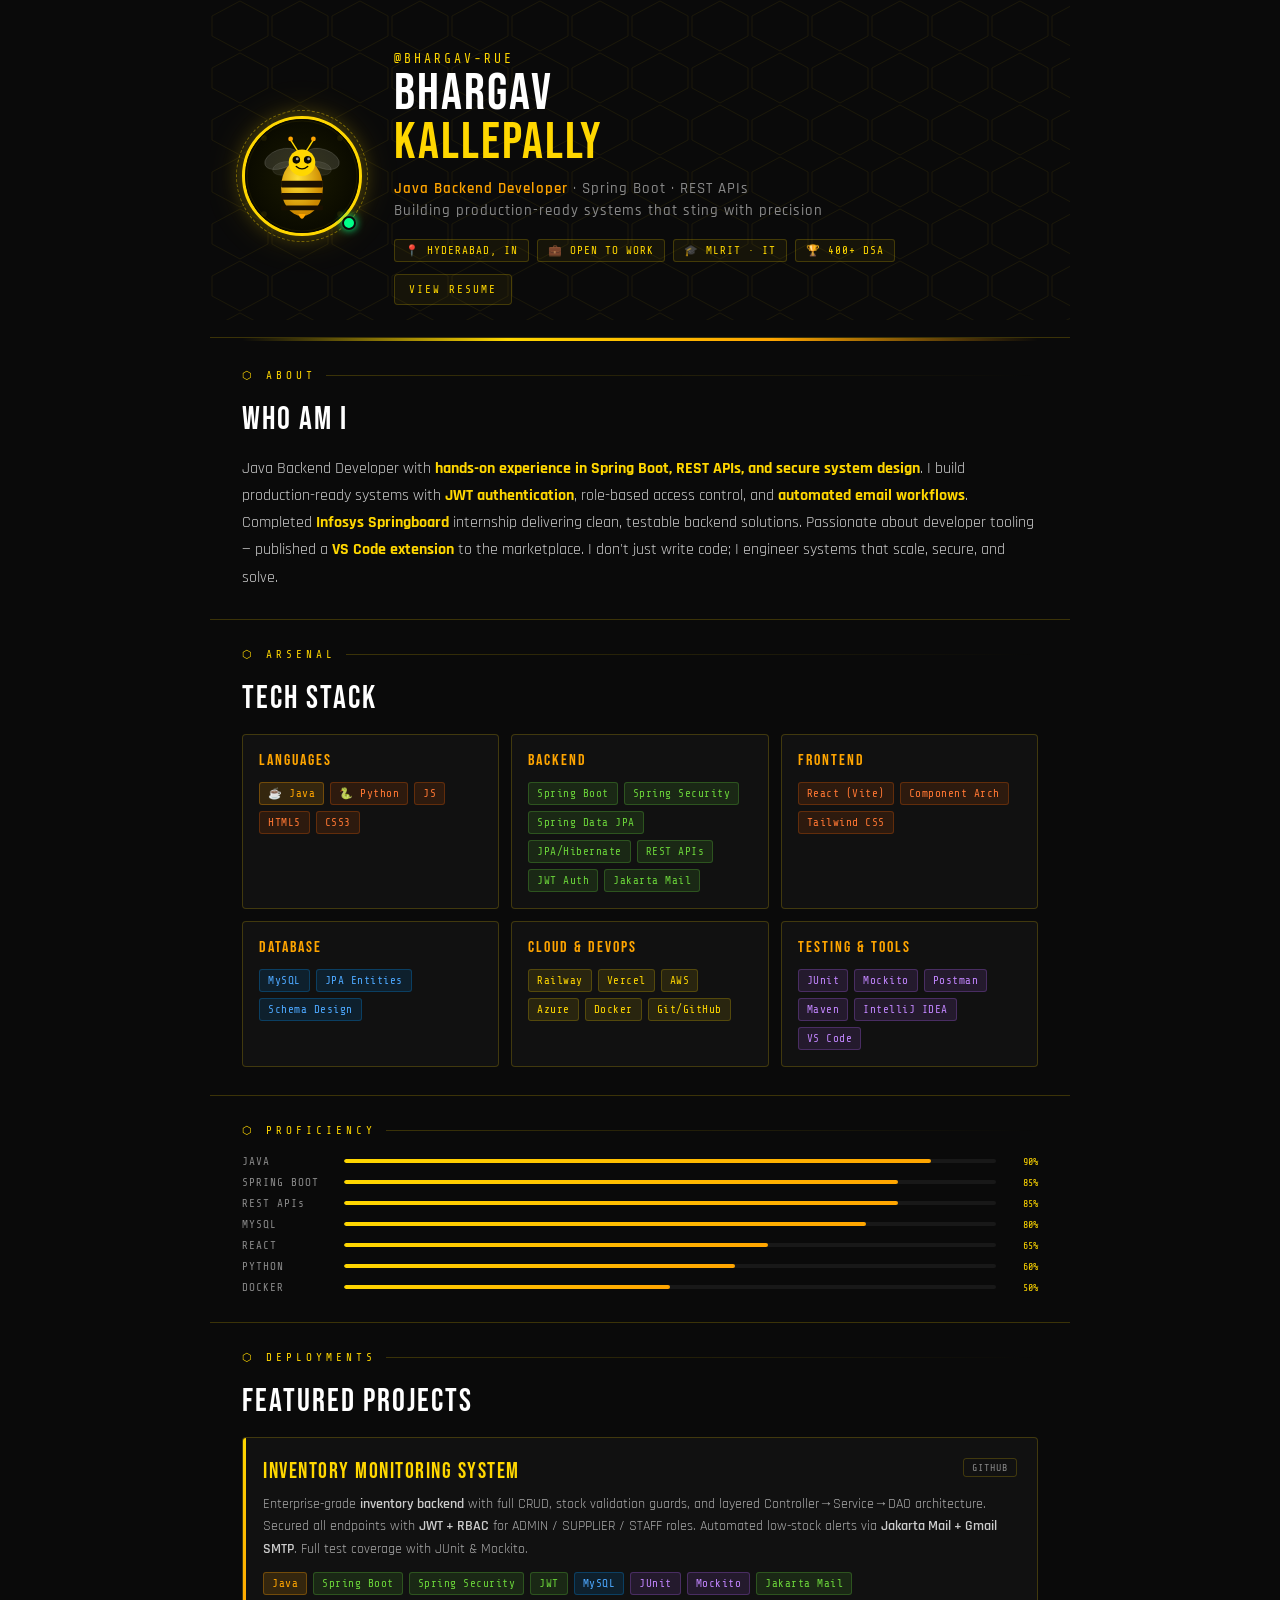
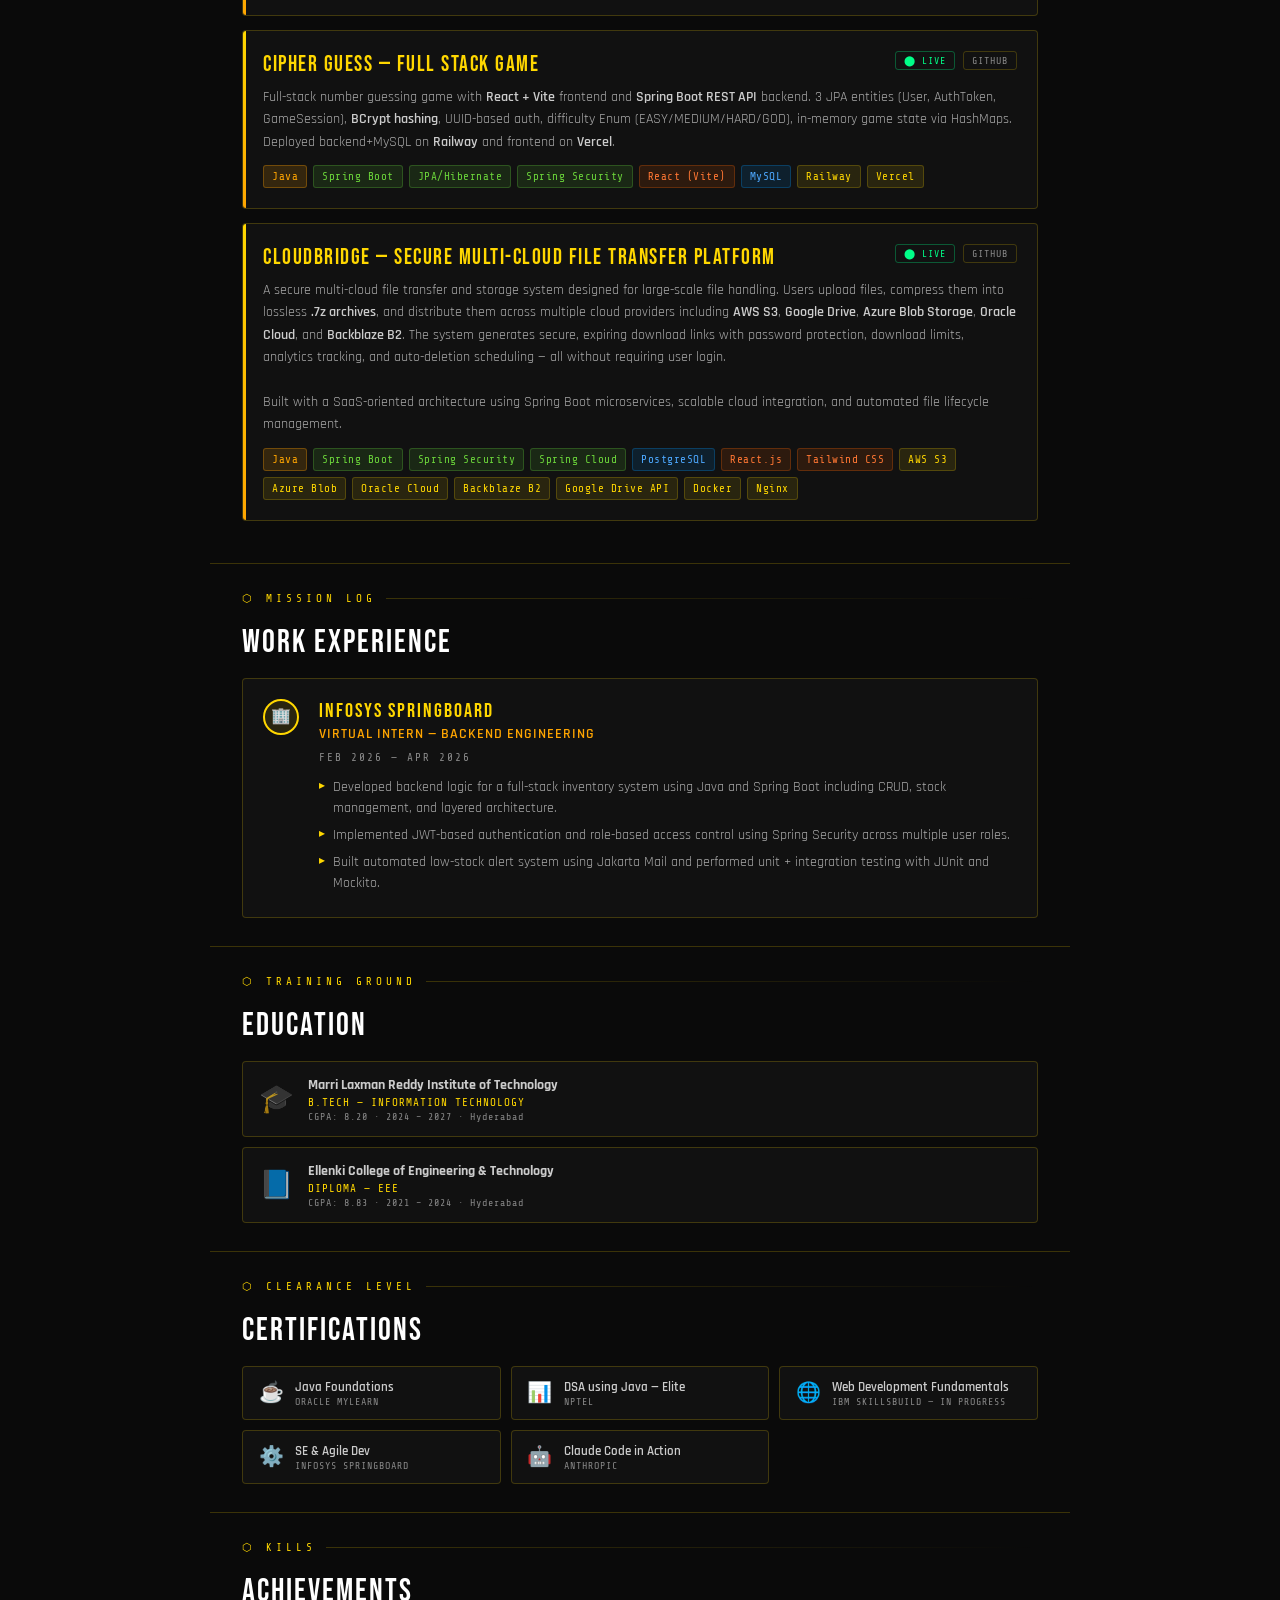
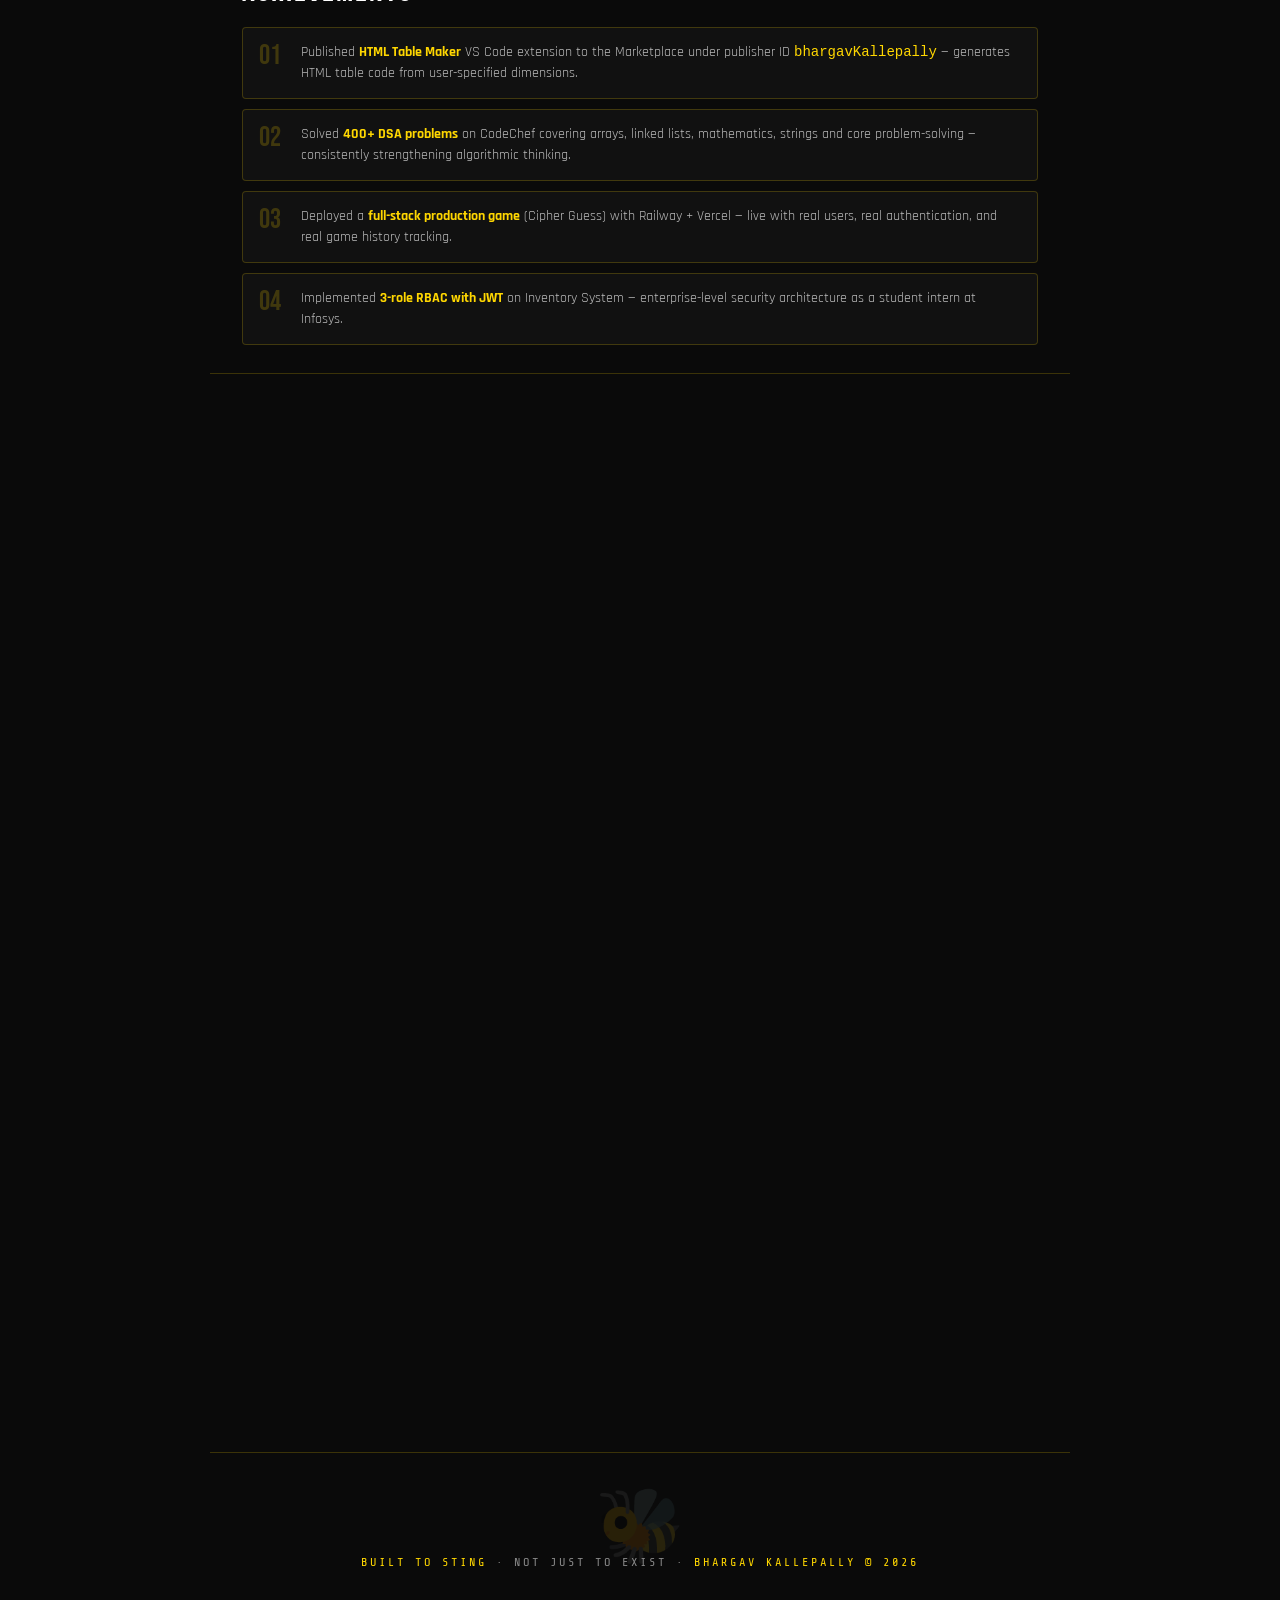
==== commit 526480fc: "Added favicon" ====
--- a/index.html
+++ b/index.html
@@ -4,7 +4,7 @@
 <head>
   <title>Bhargav // Hive</title>
   <link rel="stylesheet" href="style.css">
-  <link rel="icon" type="image/png" href="files/bees-removebg-preview.png">
+  <link rel="icon" type="image/png" href="files/bee-icon.png">
 </head>
 
 <body>
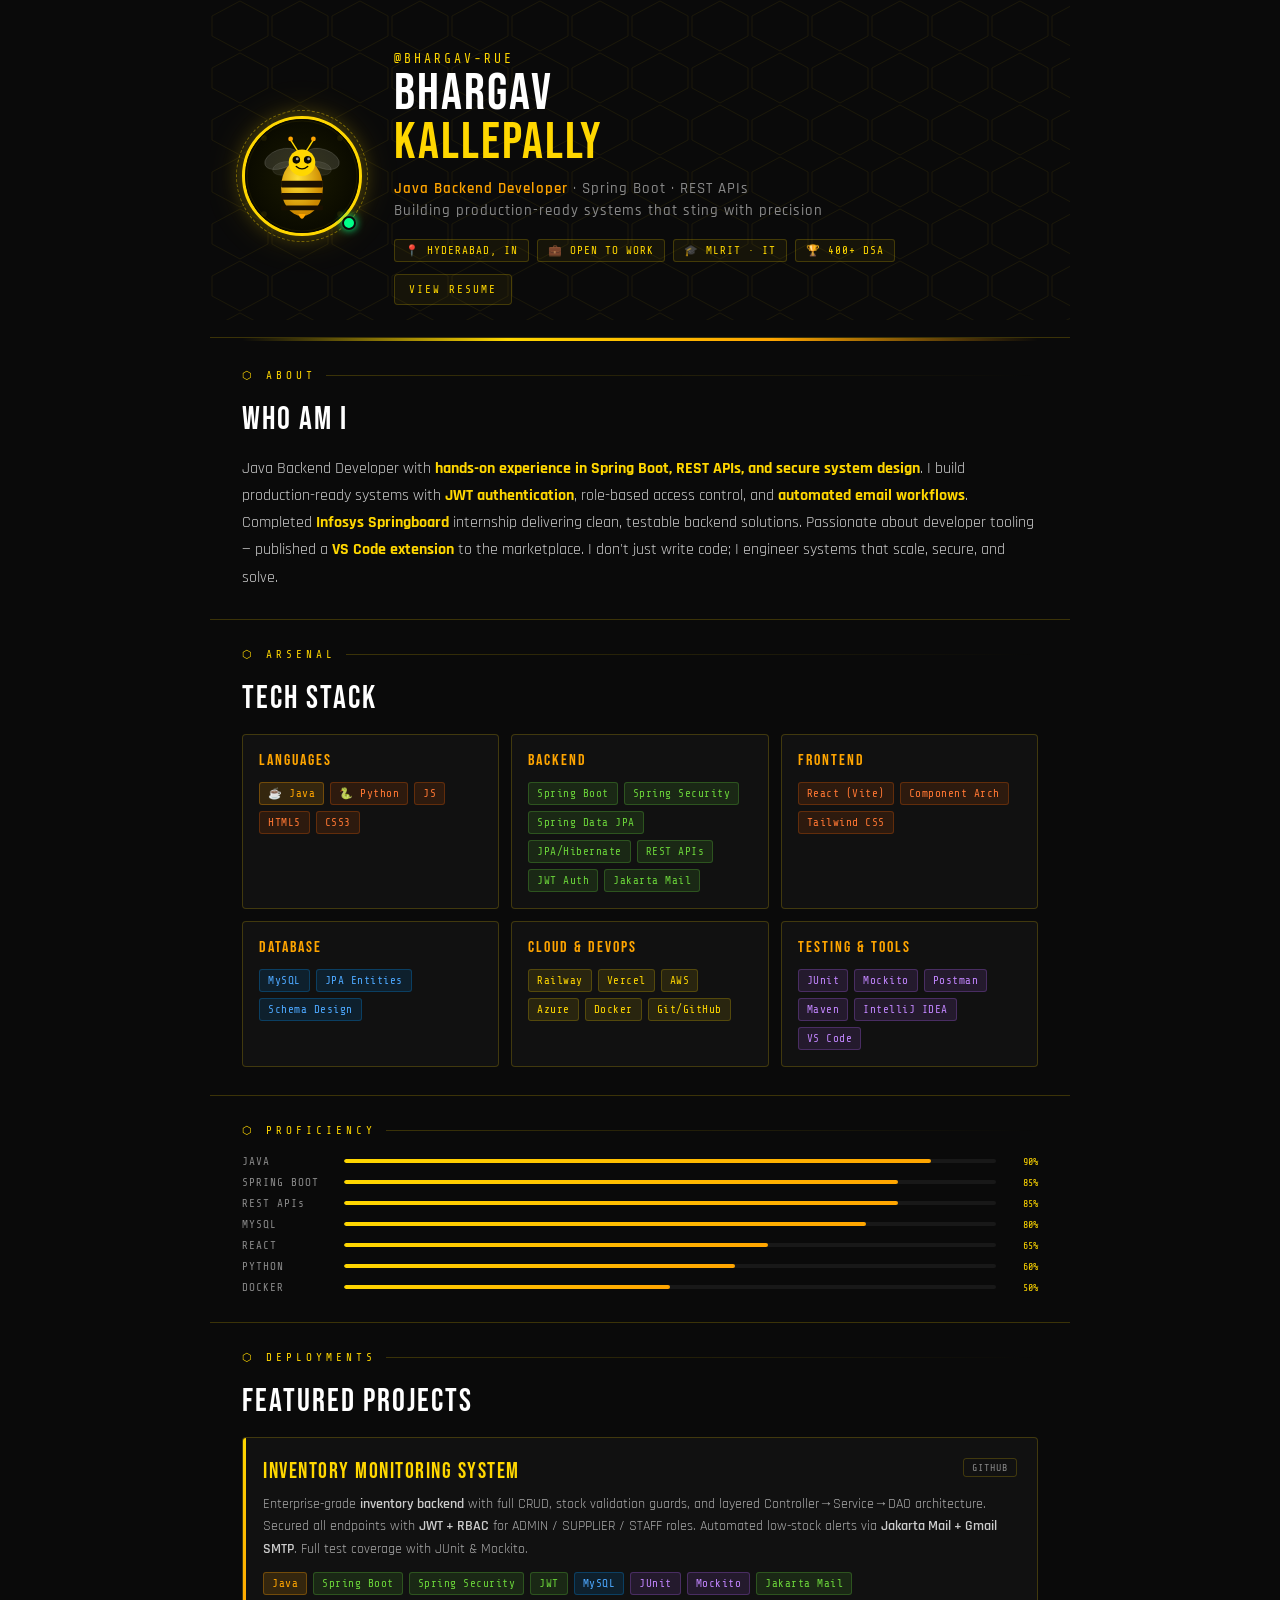
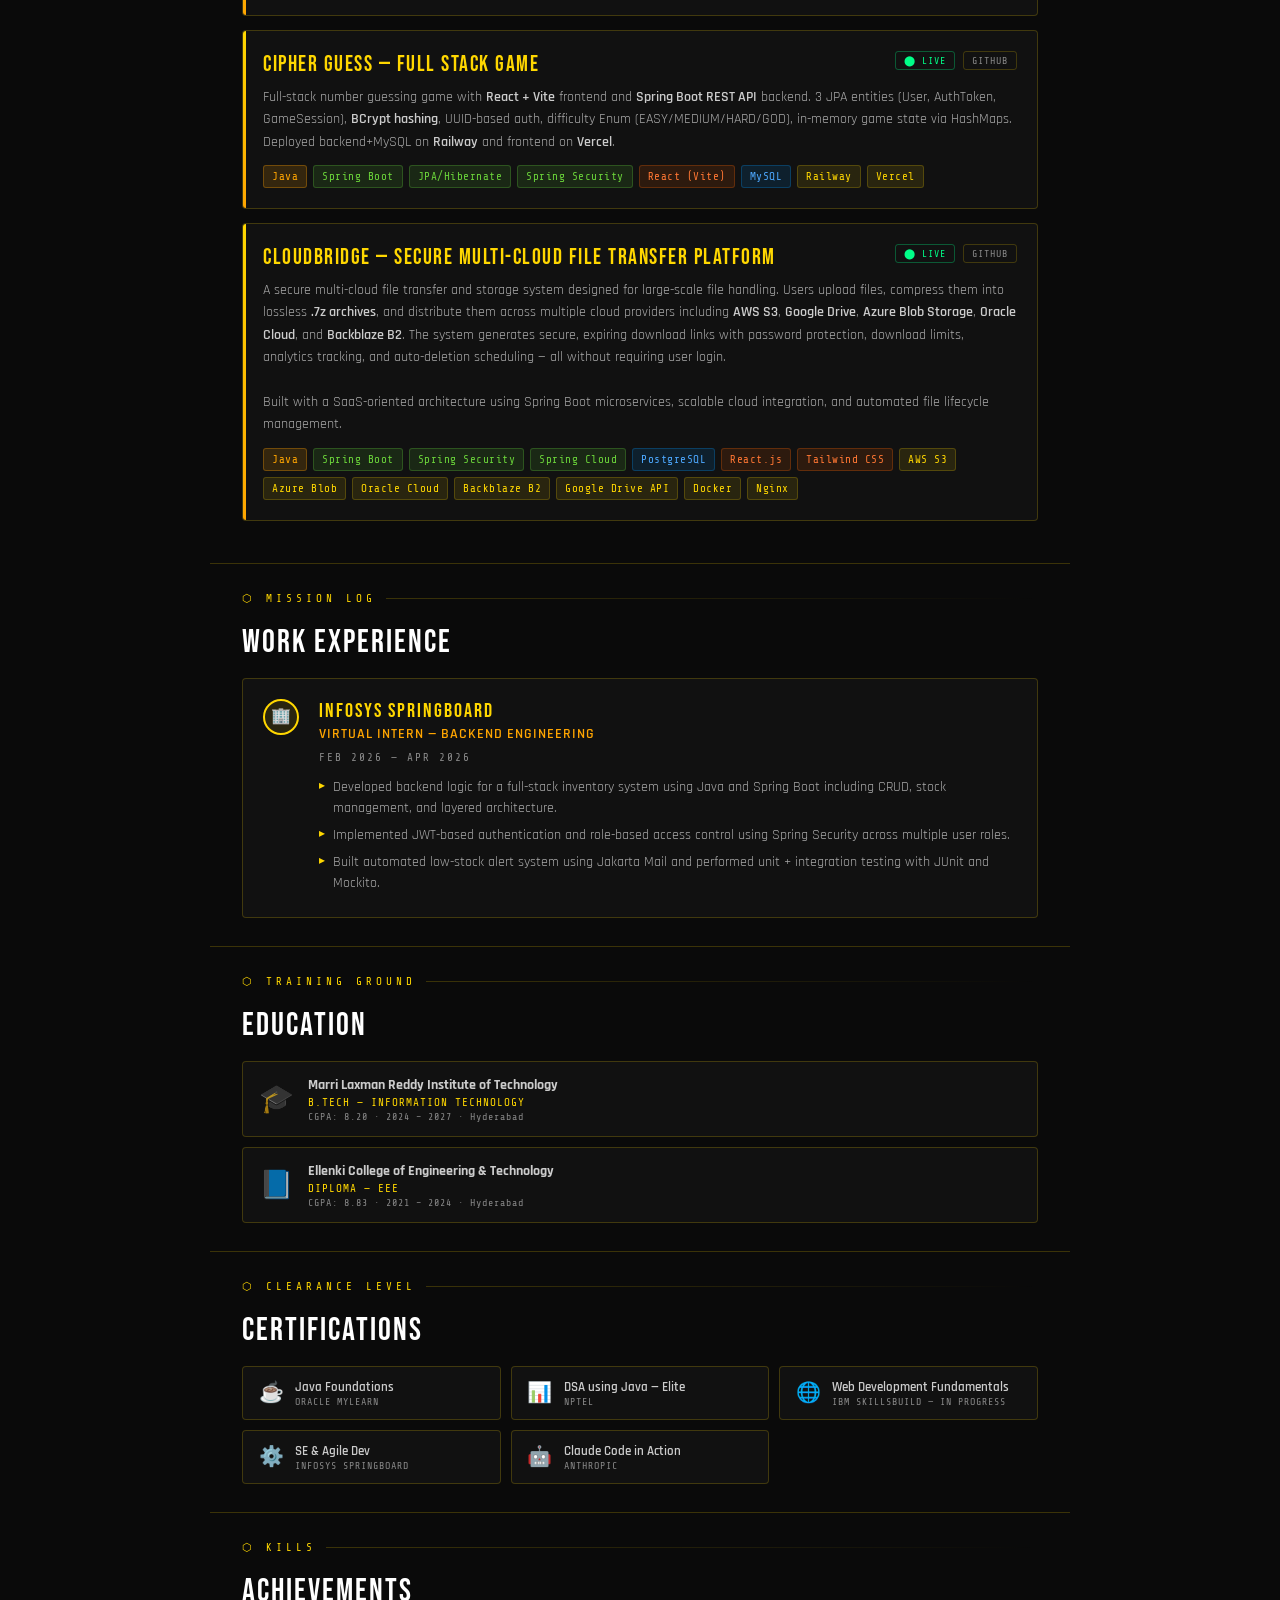
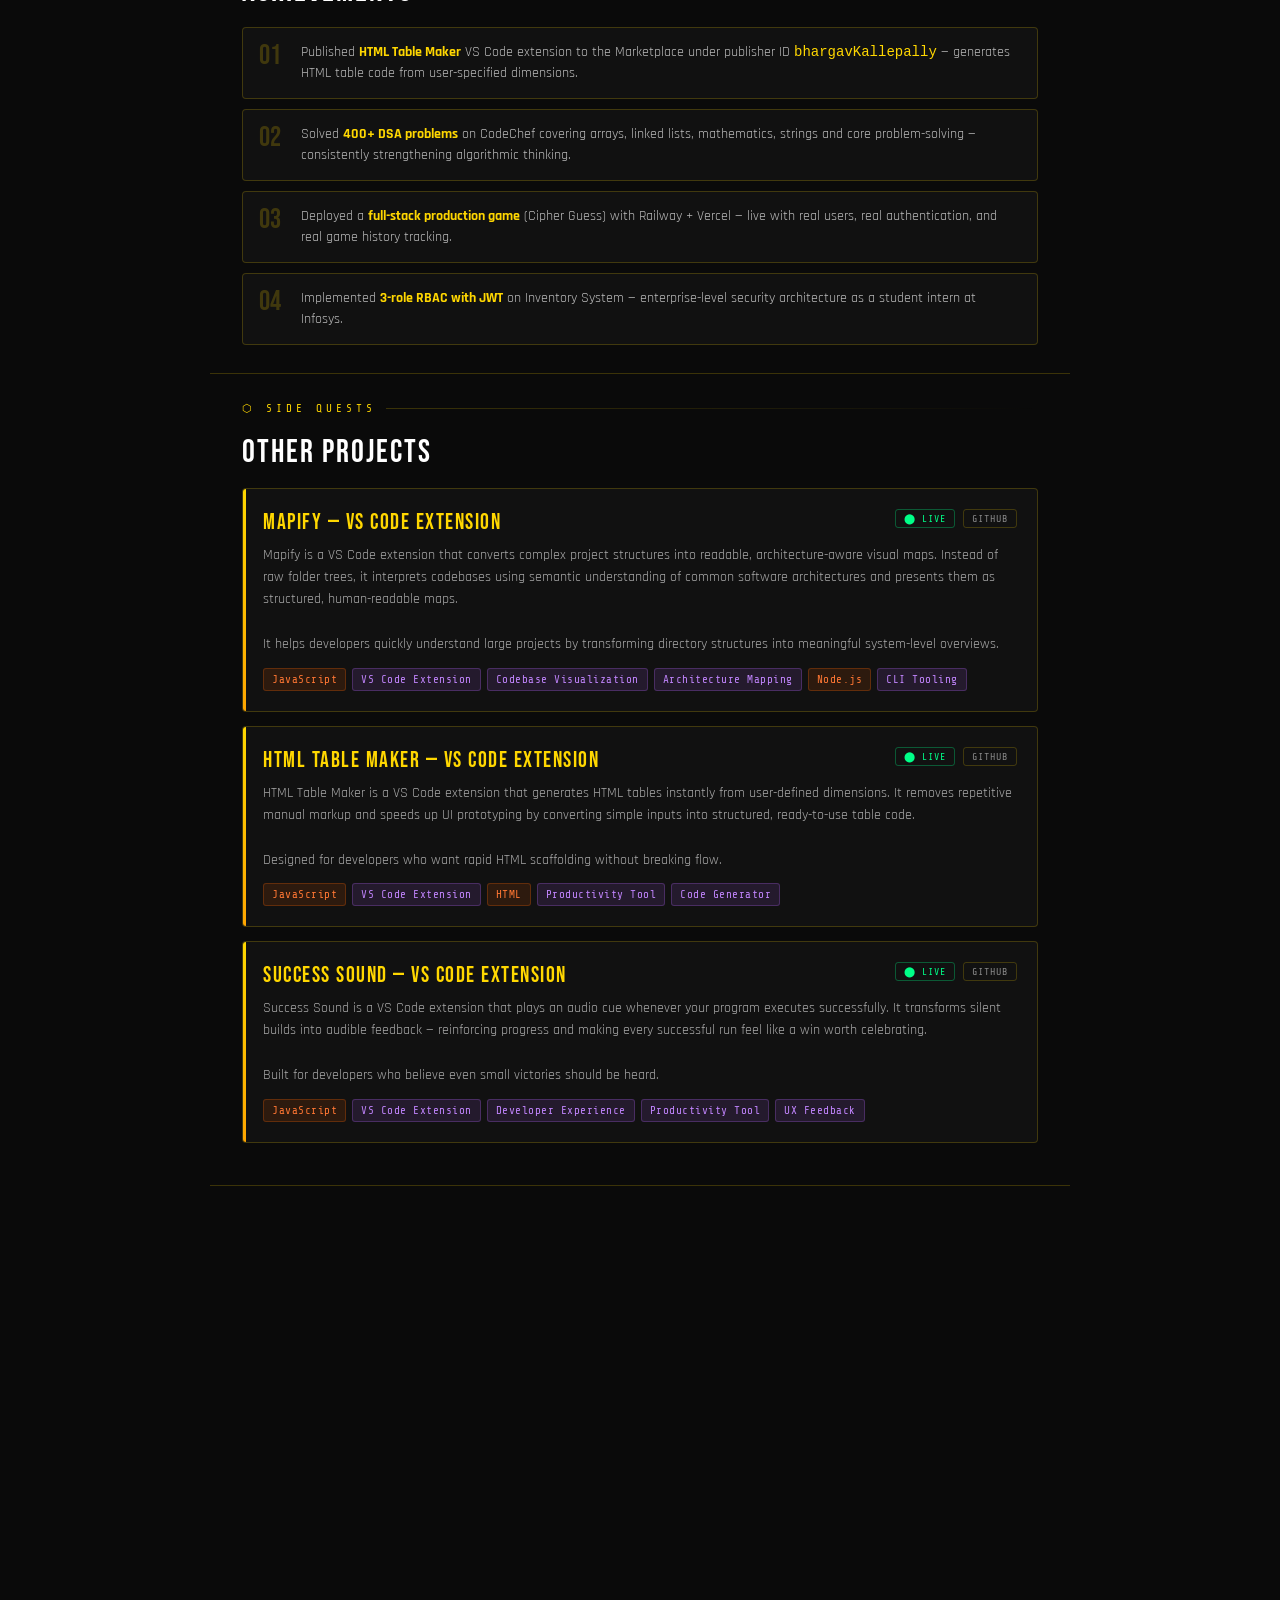
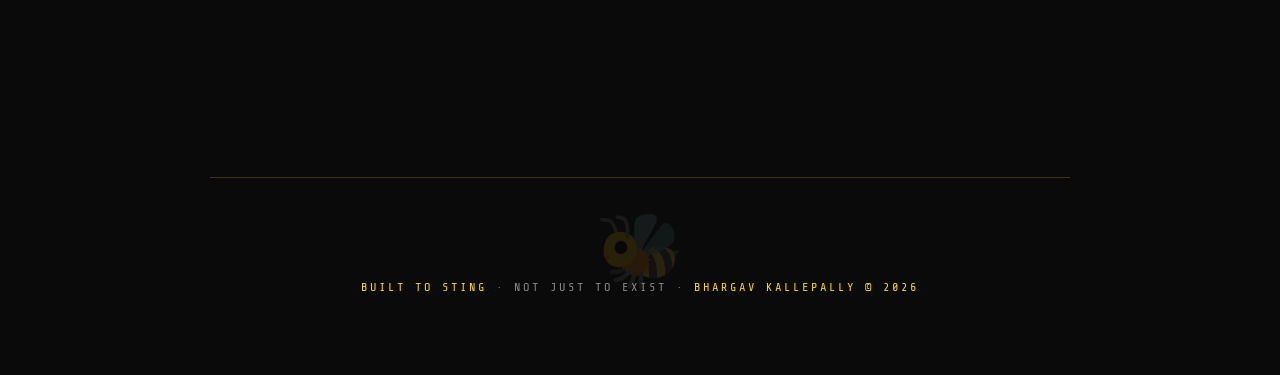
==== commit 724e0679: "Added response form" ====
--- a/index.html
+++ b/index.html
@@ -620,6 +620,43 @@
       </div>
     </div>
 
+    <!-- MESSAGE ME -->
+    <div class="section">
+      <div class="sec-label">⬡ COMMUNICATION</div>
+      <div class="sec-title">MESSAGE ME</div>
+
+      <div class="message-card">
+        <form id="contactForm">
+
+          <div class="input-group">
+            <label>NAME</label>
+            <input type="text" id="name" required>
+          </div>
+
+          <div class="input-group">
+            <label>EMAIL</label>
+            <input type="email" id="email" required>
+          </div>
+
+          <div class="input-group">
+            <label>SUBJECT</label>
+            <input type="text" id="subject" required>
+          </div>
+
+          <div class="input-group">
+            <label>MESSAGE</label>
+            <textarea id="message" rows="6" required></textarea>
+          </div>
+
+          <button type="submit" class="send-btn">
+            SEND MESSAGE 🐝
+          </button>
+
+          <div id="status"></div>
+
+        </form>
+      </div>
+    </div>
 
     <!-- CONTACT -->
     <div class="section" style="border-bottom:none;">
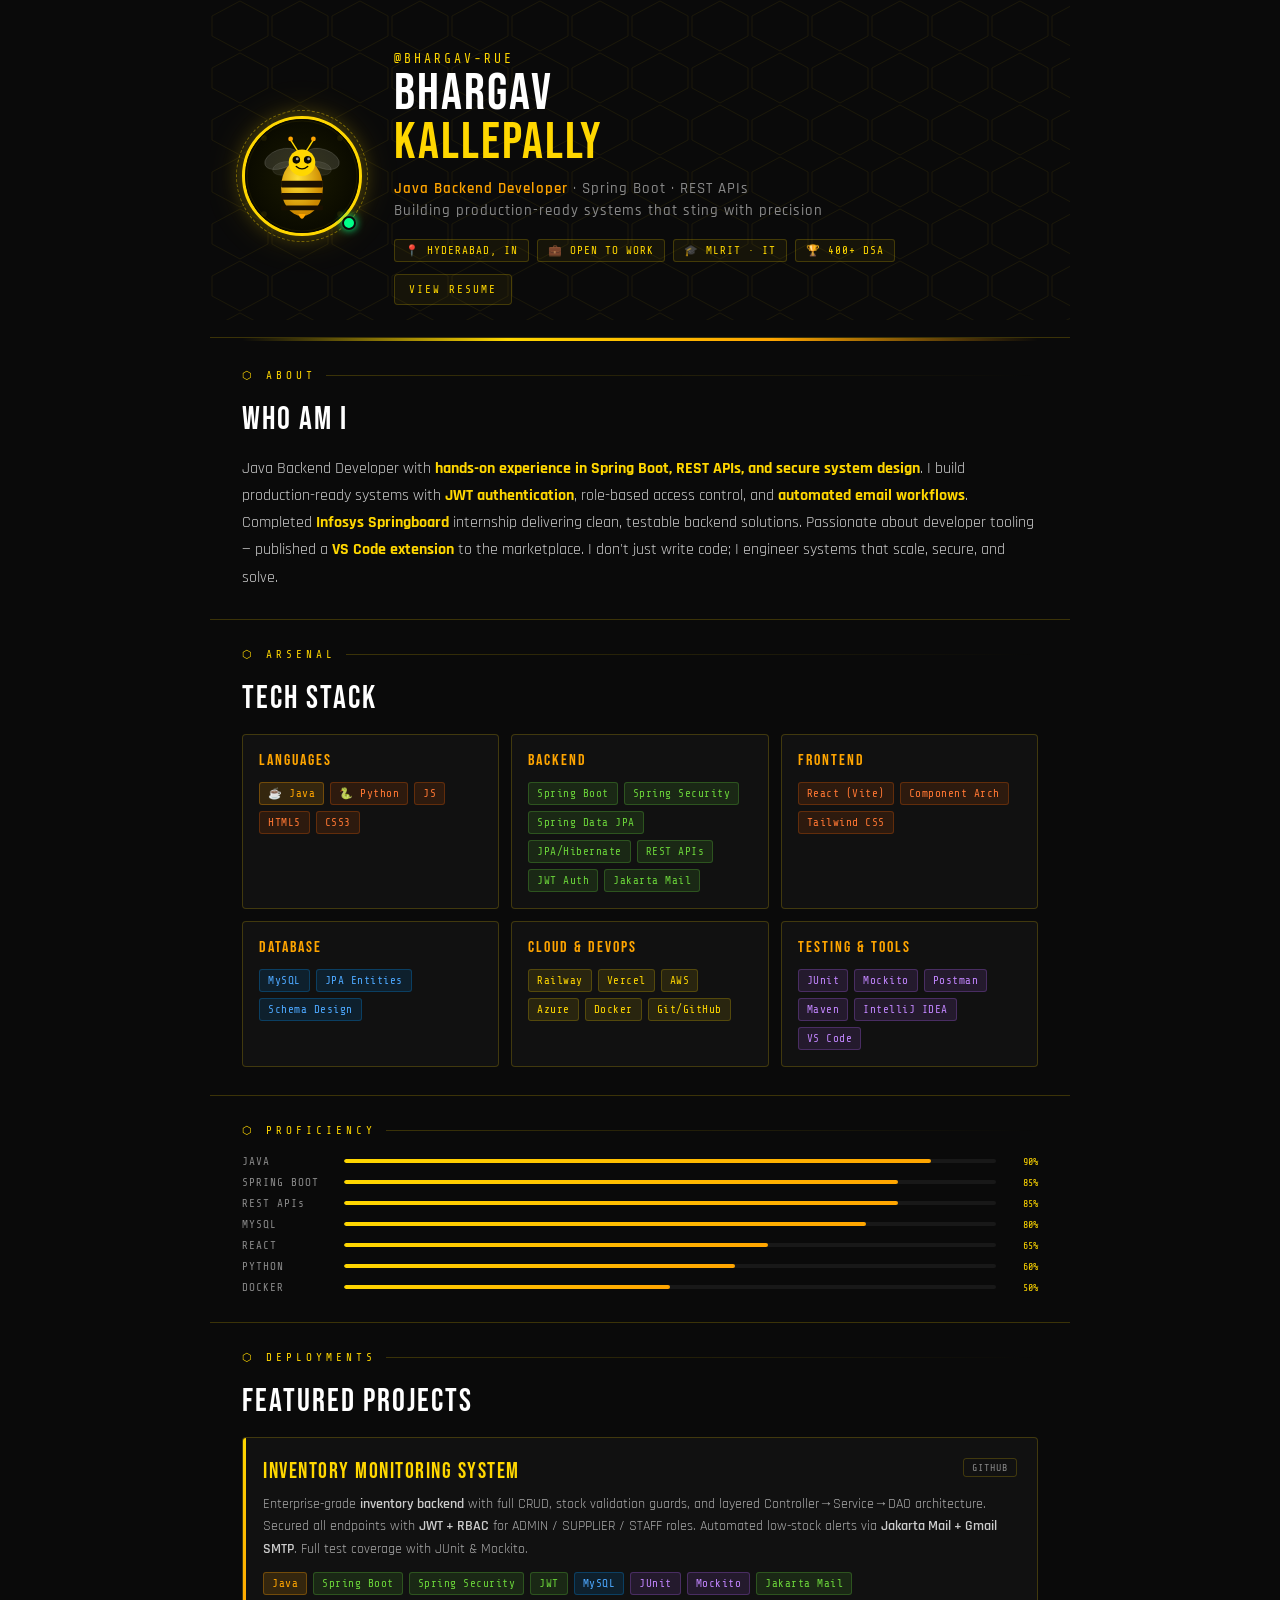
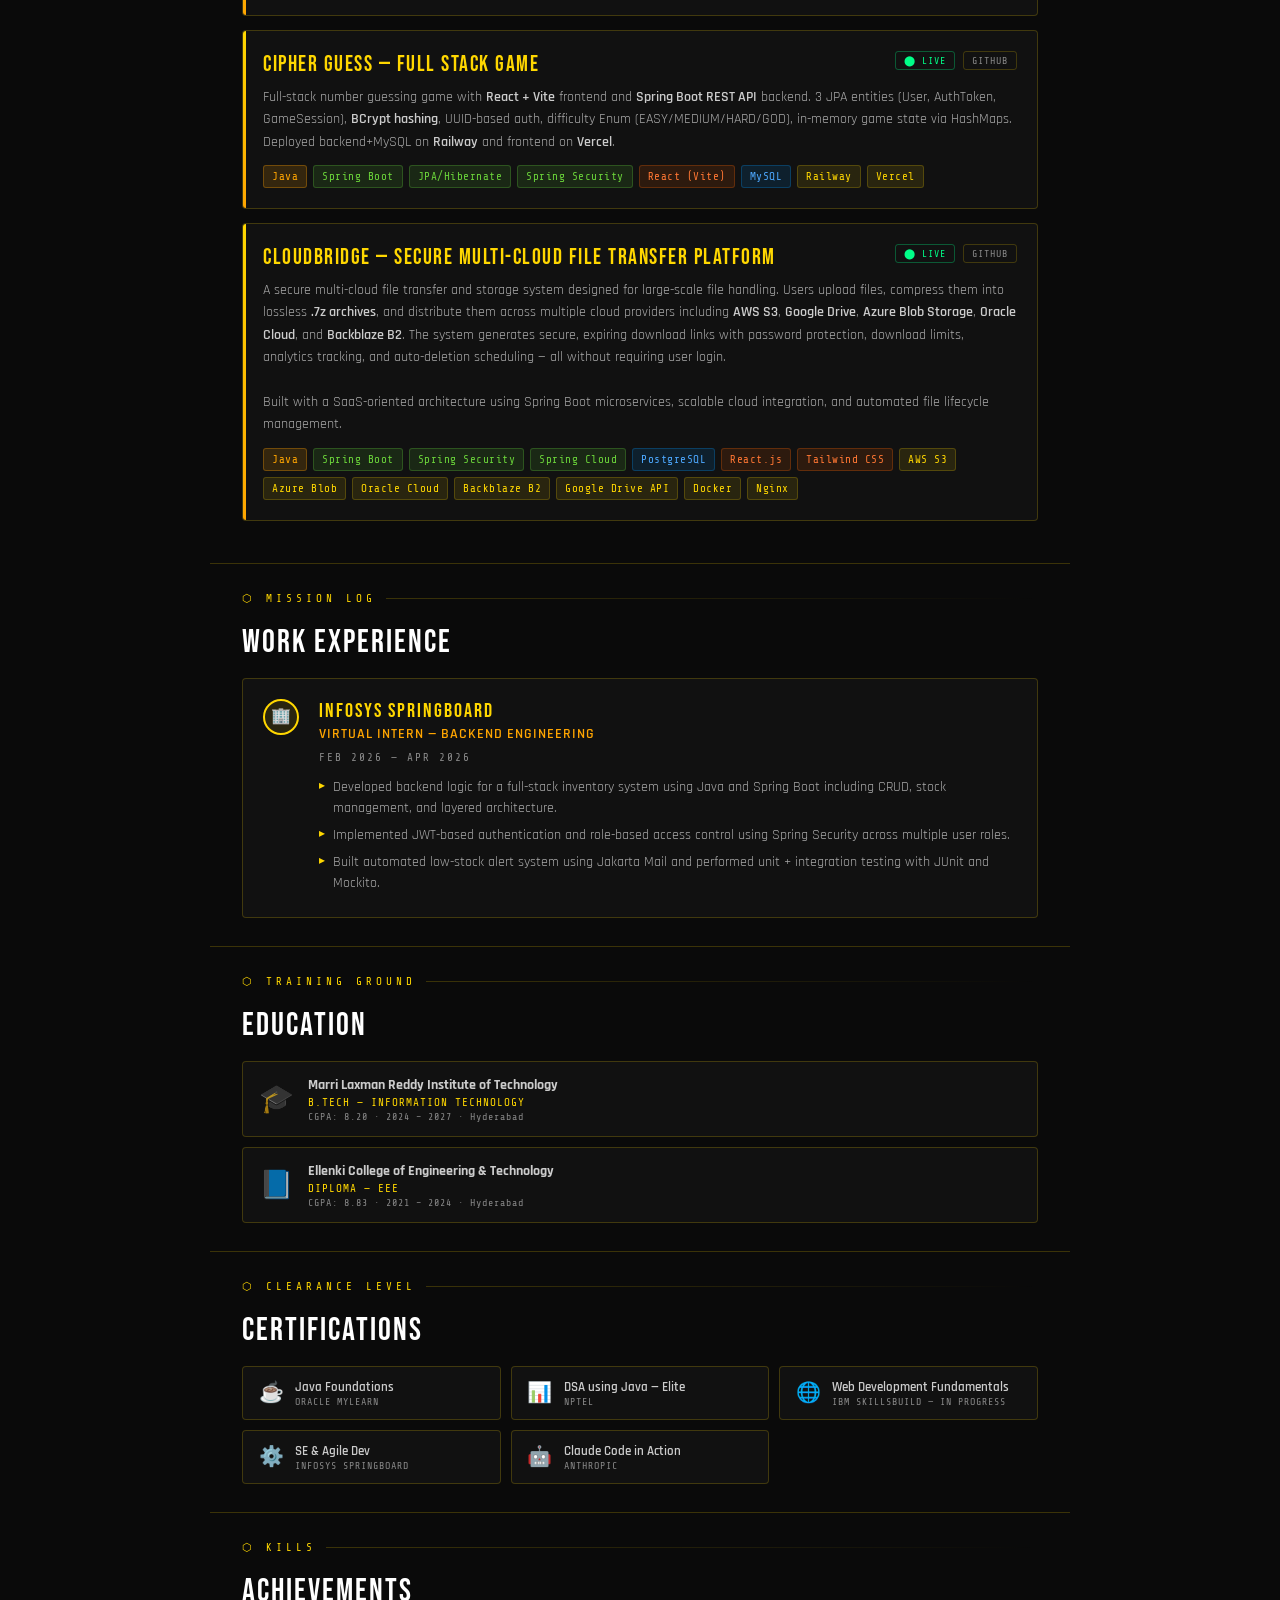
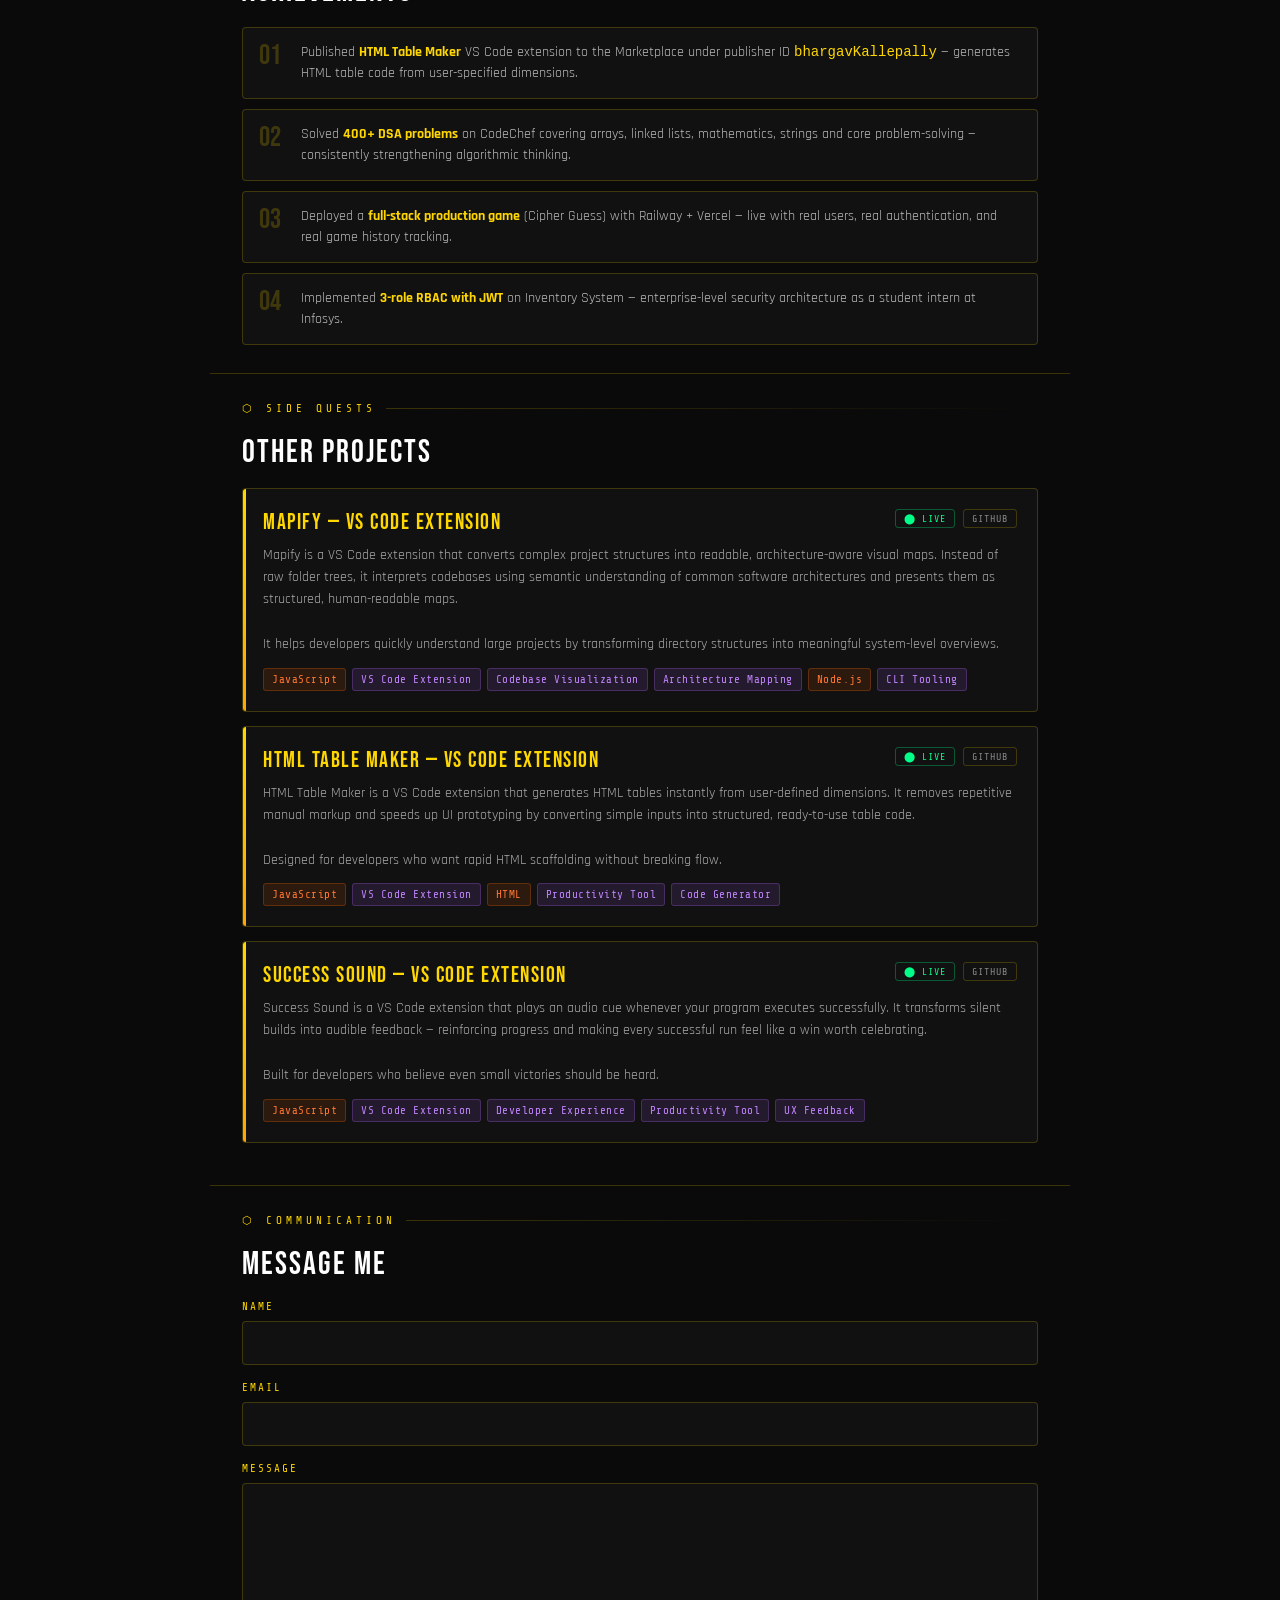
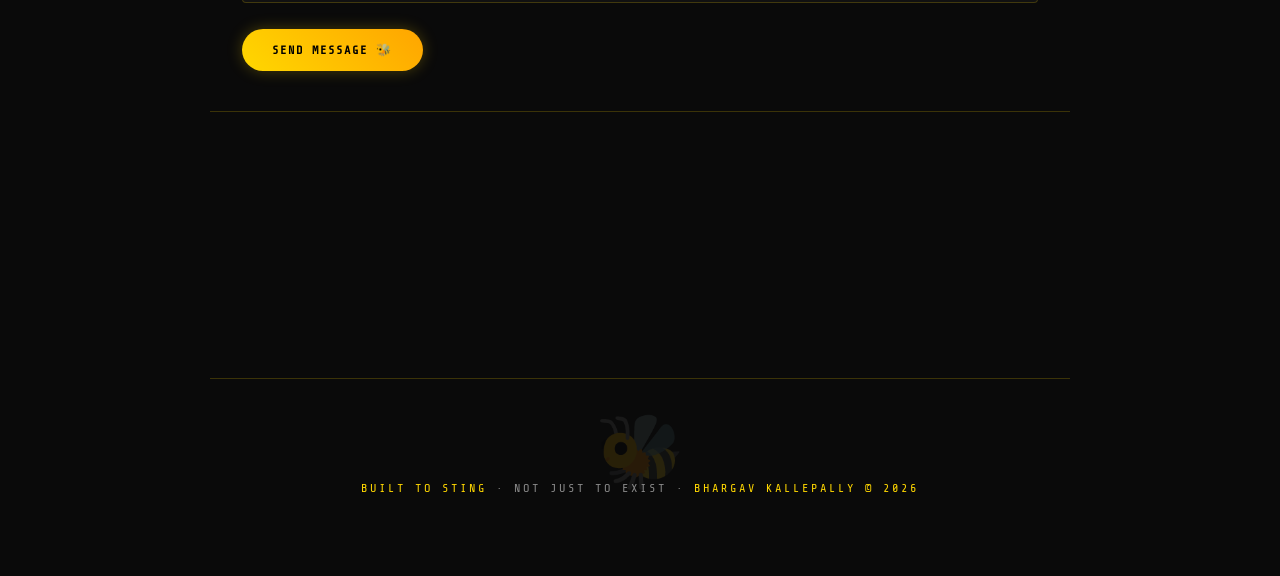
==== commit 2b026e06: "Added contact me form" ====
--- a/index.html
+++ b/index.html
@@ -10,10 +10,7 @@
 <body>
 
   <!-- Top button -->
-  <button id="topBtn">
-    ↑
-  </button>
-  <script src="top.js"></script>
+  <button id="topBtn">↑</button>
 
   <div class="readme">
     <div class="hex-bg"></div>
@@ -620,42 +617,33 @@
       </div>
     </div>
 
-    <!-- MESSAGE ME -->
+    <!-- Communication -->
     <div class="section">
       <div class="sec-label">⬡ COMMUNICATION</div>
       <div class="sec-title">MESSAGE ME</div>
 
-      <div class="message-card">
-        <form id="contactForm">
-
-          <div class="input-group">
-            <label>NAME</label>
-            <input type="text" id="name" required>
-          </div>
-
-          <div class="input-group">
-            <label>EMAIL</label>
-            <input type="email" id="email" required>
-          </div>
-
-          <div class="input-group">
-            <label>SUBJECT</label>
-            <input type="text" id="subject" required>
-          </div>
-
-          <div class="input-group">
-            <label>MESSAGE</label>
-            <textarea id="message" rows="6" required></textarea>
-          </div>
-
-          <button type="submit" class="send-btn">
-            SEND MESSAGE 🐝
-          </button>
-
-          <div id="status"></div>
-
-        </form>
-      </div>
+      <form id="contactForm">
+
+        <div class="input-group">
+          <label>NAME</label>
+          <input type="text" id="name" required>
+        </div>
+
+        <div class="input-group">
+          <label>EMAIL</label>
+          <input type="email" id="email" required>
+        </div>
+
+        <div class="input-group">
+          <label>MESSAGE</label>
+          <textarea id="message" required></textarea>
+        </div>
+
+        <button type="submit">SEND MESSAGE 🐝</button>
+
+      </form>
+
+      <p id="status"></p>
     </div>
 
     <!-- CONTACT -->
@@ -710,6 +698,8 @@
 
   </div>
   <script src="lazy.js"></script>
+  <script src="top.js"></script>
+  <script src="contact.js"></script>
 </body>
 
 </html>
--- a/style.css
+++ b/style.css
@@ -1,10 +1,14 @@
 @import url('https://fonts.googleapis.com/css2?family=Bebas+Neue&family=Share+Tech+Mono&family=Rajdhani:wght@400;500;600;700&display=swap');
 
-* { box-sizing: border-box; margin: 0; padding: 0; }
-
-html{
-    scrollbar-width:thin;
-    scrollbar-color: var(--primary) var(--bg);
+* {
+  box-sizing: border-box;
+  margin: 0;
+  padding: 0;
+}
+
+html {
+  scrollbar-width: thin;
+  scrollbar-color: var(--primary) var(--bg);
 }
 
 :root {
@@ -15,14 +19,19 @@
   --danger: #ff4444;
   --text: #ffffff;
   --muted: #888888;
-  --border: rgba(255,215,0,0.2);
-  --glow: 0 0 20px rgba(255,215,0,0.25);
+  --border: rgba(255, 215, 0, 0.2);
+  --glow: 0 0 20px rgba(255, 215, 0, 0.25);
   --font-d: 'Bebas Neue', cursive;
   --font-m: 'Share Tech Mono', monospace;
-  --font-b: 'Rajdhani', sans-serif; 
-}
-
-body { background: var(--bg); color: var(--text); font-family: var(--font-b); height: 100%;}
+  --font-b: 'Rajdhani', sans-serif;
+}
+
+body {
+  background: var(--bg);
+  color: var(--text);
+  font-family: var(--font-b);
+  height: 100%;
+}
 
 /*  */
 .readme {
@@ -36,7 +45,11 @@
 
 /* HEX GRID BG */
 .hex-bg {
-  position: absolute; top: 0; left: 0; width: 100%; height: 320px;
+  position: absolute;
+  top: 0;
+  left: 0;
+  width: 100%;
+  height: 320px;
   opacity: 0.07;
   background-image: url("data:image/svg+xml,%3Csvg xmlns='http://www.w3.org/2000/svg' width='60' height='52'%3E%3Cpolygon points='30,1 58,16 58,36 30,51 2,36 2,16' fill='none' stroke='%23FFD700' stroke-width='1'/%3E%3C/svg%3E");
   background-size: 60px 52px;
@@ -48,47 +61,71 @@
   position: relative;
   padding: 48px 32px 32px;
   border-bottom: 1px solid var(--border);
-  display: flex; gap: 32px; align-items: center;
+  display: flex;
+  gap: 32px;
+  align-items: center;
   flex-wrap: wrap;
 }
 
 .avatar-wrap {
-  position: relative; flex-shrink: 0;
+  position: relative;
+  flex-shrink: 0;
 }
 
 .avatar {
-  width: 120px; height: 120px;
+  width: 120px;
+  height: 120px;
   border-radius: 50%;
   border: 3px solid var(--primary);
-  box-shadow: var(--glow), 0 0 40px rgba(255,215,0,0.15);
+  box-shadow: var(--glow), 0 0 40px rgba(255, 215, 0, 0.15);
   background: linear-gradient(135deg, #1a1a00 0%, #2a2a00 50%, #111 100%);
-  display: flex; align-items: center; justify-content: center;
+  display: flex;
+  align-items: center;
+  justify-content: center;
   font-family: var(--font-d);
   font-size: 48px;
   color: var(--primary);
   overflow: hidden;
 }
 
-.avatar svg { width: 120px; height: 120px; }
+.avatar svg {
+  width: 120px;
+  height: 120px;
+}
 
 .bee-ring {
-  position: absolute; top: -6px; left: -6px;
-  width: 132px; height: 132px; border-radius: 50%;
-  border: 1px dashed rgba(255,215,0,0.4);
+  position: absolute;
+  top: -6px;
+  left: -6px;
+  width: 132px;
+  height: 132px;
+  border-radius: 50%;
+  border: 1px dashed rgba(255, 215, 0, 0.4);
   animation: spin 20s linear infinite;
 }
 
-@keyframes spin { to { transform: rotate(360deg); } }
+@keyframes spin {
+  to {
+    transform: rotate(360deg);
+  }
+}
 
 .status-dot {
-  position: absolute; bottom: 6px; right: 6px;
-  width: 14px; height: 14px; border-radius: 50%;
+  position: absolute;
+  bottom: 6px;
+  right: 6px;
+  width: 14px;
+  height: 14px;
+  border-radius: 50%;
   background: #00ff88;
   border: 2px solid var(--bg);
   box-shadow: 0 0 8px #00ff88;
 }
 
-.header-text { flex: 1; min-width: 200px; }
+.header-text {
+  flex: 1;
+  min-width: 200px;
+}
 
 .handle {
   font-family: var(--font-m);
@@ -108,7 +145,9 @@
   margin-bottom: 10px;
 }
 
-.name span { color: var(--primary); }
+.name span {
+  color: var(--primary);
+}
 
 .tagline {
   font-family: var(--font-b);
@@ -120,9 +159,16 @@
   line-height: 1.5;
 }
 
-.tagline strong { color: var(--secondary); font-weight: 600; }
-
-.header-pills { display: flex; flex-wrap: wrap; gap: 8px; }
+.tagline strong {
+  color: var(--secondary);
+  font-weight: 600;
+}
+
+.header-pills {
+  display: flex;
+  flex-wrap: wrap;
+  gap: 8px;
+}
 
 .pill {
   font-family: var(--font-m);
@@ -131,7 +177,7 @@
   border: 1px solid var(--border);
   border-radius: 3px;
   color: var(--primary);
-  background: rgba(255,215,0,0.05);
+  background: rgba(255, 215, 0, 0.05);
   letter-spacing: 1px;
 }
 
@@ -152,6 +198,7 @@
   transform: translateY(0);
   filter: blur(0);
 }
+
 .sec-label {
   font-family: var(--font-m);
   font-size: 11px;
@@ -159,12 +206,15 @@
   letter-spacing: 4px;
   text-transform: uppercase;
   margin-bottom: 18px;
-  display: flex; align-items: center; gap: 10px;
+  display: flex;
+  align-items: center;
+  gap: 10px;
 }
 
 .sec-label::after {
   content: '';
-  flex: 1; height: 1px;
+  flex: 1;
+  height: 1px;
   background: linear-gradient(to right, var(--border), transparent);
 }
 
@@ -179,7 +229,7 @@
 /* STATS ROW */
 .stats-grid {
   display: grid;
-  grid-template-columns: repeat(auto-fit, minmax(130px,1fr));
+  grid-template-columns: repeat(auto-fit, minmax(130px, 1fr));
   gap: 12px;
   margin-bottom: 20px;
 }
@@ -197,7 +247,10 @@
 
 .stat-card::before {
   content: '';
-  position: absolute; top: 0; left: 0; right: 0;
+  position: absolute;
+  top: 0;
+  left: 0;
+  right: 0;
   height: 2px;
   background: linear-gradient(to right, var(--primary), var(--secondary));
 }
@@ -228,7 +281,10 @@
   font-weight: 400;
 }
 
-.about-text strong { color: var(--primary); font-weight: 700; }
+.about-text strong {
+  color: var(--primary);
+  font-weight: 700;
+}
 
 /* TECH STACK */
 .stack-grid {
@@ -237,7 +293,12 @@
   gap: 12px;
 }
 
-.stack-group { background: var(--bg2); border: 1px solid var(--border); border-radius: 4px; padding: 16px; }
+.stack-group {
+  background: var(--bg2);
+  border: 1px solid var(--border);
+  border-radius: 4px;
+  padding: 16px;
+}
 
 .stack-group-name {
   font-family: var(--font-d);
@@ -247,10 +308,16 @@
   margin-bottom: 12px;
 }
 
-.badge-row { display: flex; flex-wrap: wrap; gap: 6px; }
+.badge-row {
+  display: flex;
+  flex-wrap: wrap;
+  gap: 6px;
+}
 
 .badge {
-  display: inline-flex; align-items: center; gap: 5px;
+  display: inline-flex;
+  align-items: center;
+  gap: 5px;
   font-family: var(--font-m);
   font-size: 11px;
   padding: 4px 8px;
@@ -259,12 +326,41 @@
   letter-spacing: 0.5px;
 }
 
-.badge-java    { background: rgba(255,160,0,0.15); color: #FFA500; border: 1px solid rgba(255,160,0,0.3); }
-.badge-spring  { background: rgba(100,210,60,0.12); color: #6BD43A; border: 1px solid rgba(100,210,60,0.25); }
-.badge-db      { background: rgba(0,150,255,0.12); color: #4DA8FF; border: 1px solid rgba(0,150,255,0.25); }
-.badge-web     { background: rgba(255,100,0,0.12); color: #FF7733; border: 1px solid rgba(255,100,0,0.25); }
-.badge-tool    { background: rgba(180,100,255,0.12); color: #C084FC; border: 1px solid rgba(180,100,255,0.25); }
-.badge-cloud   { background: rgba(255,215,0,0.1); color: var(--primary); border: 1px solid var(--border); }
+.badge-java {
+  background: rgba(255, 160, 0, 0.15);
+  color: #FFA500;
+  border: 1px solid rgba(255, 160, 0, 0.3);
+}
+
+.badge-spring {
+  background: rgba(100, 210, 60, 0.12);
+  color: #6BD43A;
+  border: 1px solid rgba(100, 210, 60, 0.25);
+}
+
+.badge-db {
+  background: rgba(0, 150, 255, 0.12);
+  color: #4DA8FF;
+  border: 1px solid rgba(0, 150, 255, 0.25);
+}
+
+.badge-web {
+  background: rgba(255, 100, 0, 0.12);
+  color: #FF7733;
+  border: 1px solid rgba(255, 100, 0, 0.25);
+}
+
+.badge-tool {
+  background: rgba(180, 100, 255, 0.12);
+  color: #C084FC;
+  border: 1px solid rgba(180, 100, 255, 0.25);
+}
+
+.badge-cloud {
+  background: rgba(255, 215, 0, 0.1);
+  color: var(--primary);
+  border: 1px solid var(--border);
+}
 
 /* PROJECTS */
 .project-card {
@@ -279,18 +375,28 @@
 }
 
 .project-card:hover {
-  border-color: rgba(255,215,0,0.5);
+  border-color: rgba(255, 215, 0, 0.5);
   box-shadow: var(--glow);
 }
 
 .project-card::after {
   content: '';
-  position: absolute; left: 0; top: 0; bottom: 0;
+  position: absolute;
+  left: 0;
+  top: 0;
+  bottom: 0;
   width: 3px;
   background: linear-gradient(to bottom, var(--primary), var(--secondary));
 }
 
-.proj-top { display: flex; align-items: flex-start; justify-content: space-between; gap: 12px; flex-wrap: wrap; margin-bottom: 8px; }
+.proj-top {
+  display: flex;
+  align-items: flex-start;
+  justify-content: space-between;
+  gap: 12px;
+  flex-wrap: wrap;
+  margin-bottom: 8px;
+}
 
 .proj-name {
   font-family: var(--font-d);
@@ -299,7 +405,11 @@
   letter-spacing: 1.5px;
 }
 
-.proj-links { display: flex; gap: 8px; flex-shrink: 0; }
+.proj-links {
+  display: flex;
+  gap: 8px;
+  flex-shrink: 0;
+}
 
 .proj-link {
   font-family: var(--font-m);
@@ -313,7 +423,10 @@
   cursor: default;
 }
 
-.proj-link.live { border-color: rgba(0,255,136,0.3); color: #00ff88; }
+.proj-link.live {
+  border-color: rgba(0, 255, 136, 0.3);
+  color: #00ff88;
+}
 
 .proj-desc {
   font-family: var(--font-b);
@@ -324,9 +437,16 @@
   font-weight: 400;
 }
 
-.proj-desc strong { color: #ccc; font-weight: 600; }
-
-.proj-badges { display: flex; flex-wrap: wrap; gap: 6px; }
+.proj-desc strong {
+  color: #ccc;
+  font-weight: 600;
+}
+
+.proj-badges {
+  display: flex;
+  flex-wrap: wrap;
+  gap: 6px;
+}
 
 /* EXPERIENCE */
 .exp-card {
@@ -334,19 +454,27 @@
   border: 1px solid var(--border);
   border-radius: 4px;
   padding: 20px;
-  display: flex; gap: 20px; align-items: flex-start;
+  display: flex;
+  gap: 20px;
+  align-items: flex-start;
 }
 
 .exp-dot {
-  width: 36px; height: 36px; border-radius: 50%;
-  background: rgba(255,215,0,0.1);
+  width: 36px;
+  height: 36px;
+  border-radius: 50%;
+  background: rgba(255, 215, 0, 0.1);
   border: 2px solid var(--primary);
   flex-shrink: 0;
-  display: flex; align-items: center; justify-content: center;
+  display: flex;
+  align-items: center;
+  justify-content: center;
   font-size: 16px;
 }
 
-.exp-body { flex: 1; }
+.exp-body {
+  flex: 1;
+}
 
 .exp-company {
   font-family: var(--font-d);
@@ -372,7 +500,11 @@
   margin-bottom: 10px;
 }
 
-.exp-points { list-style: none; padding: 0; }
+.exp-points {
+  list-style: none;
+  padding: 0;
+}
+
 .exp-points li {
   font-family: var(--font-b);
   font-size: 14px;
@@ -382,9 +514,11 @@
   line-height: 1.5;
   font-weight: 400;
 }
+
 .exp-points li::before {
   content: '▸';
-  position: absolute; left: 0;
+  position: absolute;
+  left: 0;
   color: var(--primary);
   font-size: 12px;
 }
@@ -392,7 +526,7 @@
 /* CERTS */
 .cert-grid {
   display: grid;
-  grid-template-columns: repeat(auto-fill, minmax(240px,1fr));
+  grid-template-columns: repeat(auto-fill, minmax(240px, 1fr));
   gap: 10px;
 }
 
@@ -401,11 +535,16 @@
   border: 1px solid var(--border);
   border-radius: 4px;
   padding: 12px 14px;
-  display: flex; gap: 10px; align-items: center;
+  display: flex;
+  gap: 10px;
+  align-items: center;
 }
 
 .cert-icon {
-  font-size: 20px; flex-shrink: 0; width: 28px; text-align: center;
+  font-size: 20px;
+  flex-shrink: 0;
+  width: 28px;
+  text-align: center;
 }
 
 .cert-name {
@@ -424,20 +563,25 @@
 }
 
 /* ACHIEVEMENTS */
-.ach-grid { display: grid; gap: 10px; }
+.ach-grid {
+  display: grid;
+  gap: 10px;
+}
 
 .ach-item {
   background: var(--bg2);
   border: 1px solid var(--border);
   border-radius: 4px;
   padding: 14px 16px;
-  display: flex; gap: 14px; align-items: flex-start;
+  display: flex;
+  gap: 14px;
+  align-items: flex-start;
 }
 
 .ach-num {
   font-family: var(--font-d);
   font-size: 28px;
-  color: rgba(255,215,0,0.2);
+  color: rgba(255, 215, 0, 0.2);
   line-height: 1;
   flex-shrink: 0;
   width: 28px;
@@ -451,22 +595,29 @@
   font-weight: 400;
 }
 
-.ach-text strong { color: var(--primary); font-weight: 700; }
+.ach-text strong {
+  color: var(--primary);
+  font-weight: 700;
+}
 
 /* CONTACT */
 .contact-row {
-  display: flex; flex-wrap: wrap; gap: 12px;
+  display: flex;
+  flex-wrap: wrap;
+  gap: 12px;
 }
 
 .contact-btn {
-  display: inline-flex; align-items: center; gap: 8px;
+  display: inline-flex;
+  align-items: center;
+  gap: 8px;
   font-family: var(--font-m);
   font-size: 12px;
   padding: 10px 16px;
   border: 1px solid var(--border);
   border-radius: 4px;
   color: var(--primary);
-  background: rgba(255,215,0,0.05);
+  background: rgba(255, 215, 0, 0.05);
   letter-spacing: 2px;
   cursor: pointer;
   text-decoration: none;
@@ -474,11 +625,16 @@
 }
 
 .contact-btn:hover {
-  background: rgba(255,215,0,0.12);
+  background: rgba(255, 215, 0, 0.12);
   box-shadow: var(--glow);
 }
 
-.contact-btn svg { width: 14px; height: 14px; fill: var(--primary); flex-shrink: 0; }
+.contact-btn svg {
+  width: 14px;
+  height: 14px;
+  fill: var(--primary);
+  flex-shrink: 0;
+}
 
 /* FOOTER */
 .footer {
@@ -507,7 +663,9 @@
   letter-spacing: 3px;
 }
 
-.footer-quote span { color: var(--primary); }
+.footer-quote span {
+  color: var(--primary);
+}
 
 /* DIVIDER STRIPE */
 .stripe {
@@ -517,9 +675,16 @@
 }
 
 /* SKILL BAR */
-.skill-bars { display: grid; gap: 8px; }
-
-.skill-row { display: flex; align-items: center; gap: 12px; }
+.skill-bars {
+  display: grid;
+  gap: 8px;
+}
+
+.skill-row {
+  display: flex;
+  align-items: center;
+  gap: 12px;
+}
 
 .skill-name {
   font-family: var(--font-m);
@@ -531,20 +696,26 @@
 }
 
 .skill-bar-bg {
-  flex: 1; height: 4px;
-  background: rgba(255,255,255,0.06);
+  flex: 1;
+  height: 4px;
+  background: rgba(255, 255, 255, 0.06);
   border-radius: 2px;
   overflow: hidden;
 }
 
 .skill-bar-fill {
-  height: 100%; border-radius: 2px;
+  height: 100%;
+  border-radius: 2px;
   background: linear-gradient(to right, var(--primary), var(--secondary));
   animation: grow 1.5s ease-out forwards;
   transform-origin: left;
 }
 
-@keyframes grow { from { width: 0; } }
+@keyframes grow {
+  from {
+    width: 0;
+  }
+}
 
 .skill-pct {
   font-family: var(--font-m);
@@ -556,14 +727,19 @@
 }
 
 /* EDUCATION */
-.edu-grid { display: grid; gap: 10px; }
+.edu-grid {
+  display: grid;
+  gap: 10px;
+}
 
 .edu-card {
   background: var(--bg2);
   border: 1px solid var(--border);
   border-radius: 4px;
   padding: 14px 16px;
-  display: flex; gap: 14px; align-items: center;
+  display: flex;
+  gap: 14px;
+  align-items: center;
 }
 
 .edu-icon {
@@ -598,26 +774,18 @@
 
 /* BEE SVG AVATAR */
 .bee-svg-wrap {
-  width: 120px; height: 120px; border-radius: 50%;
+  width: 120px;
+  height: 120px;
+  border-radius: 50%;
   border: 3px solid var(--primary);
-  box-shadow: 0 0 20px rgba(255,215,0,0.25), 0 0 40px rgba(255,215,0,0.15);
+  box-shadow: 0 0 20px rgba(255, 215, 0, 0.25), 0 0 40px rgba(255, 215, 0, 0.15);
   overflow: hidden;
   flex-shrink: 0;
   position: relative;
   background: #0a0a00;
 }
 
-/* .section{
-  transition: transform 0.25s ease, box-shadow 0.25s ease, border-color 0.25s ease;
-}
-
-.section:hover{
-  transform: translateY(-3px);
-  border-color: rgba(255,215,0,0.35);
-  box-shadow: 0 0 25px rgba(255,215,0,0.08);
-} */
-
-.resume-btn{
+.resume-btn {
   display: inline-block;
   margin-top: 12px;
   padding: 8px 14px;
@@ -626,106 +794,105 @@
   letter-spacing: 2px;
   color: var(--primary);
   border: 1px solid var(--border);
-  background: rgba(255,215,0,0.05);
+  background: rgba(255, 215, 0, 0.05);
   text-decoration: none;
   border-radius: 4px;
   transition: 0.2s ease;
 }
 
-.resume-btn:hover{
-  background: rgba(255,215,0,0.12);
+.resume-btn:hover {
+  background: rgba(255, 215, 0, 0.12);
   box-shadow: var(--glow);
   transform: translateY(-2px);
 }
 
 /* BACK TO TOP */
 
-#topBtn{
-    position:fixed;
-    bottom:30px;
-    right:30px;
-
-    width:50px;
-    height:50px;
-
-    border:none;
-    border-radius:50%;
-
-    background:rgba(255,215,0,0.1);
-    border:1px solid var(--border);
-
-    color:var(--primary);
-
-    font-size:22px;
-    cursor:pointer;
-
-    opacity:0;
-    visibility:hidden;
-
-    transform:translateY(20px);
-
-    transition:all .3s ease;
-
-    box-shadow:0 0 20px rgba(255,215,0,.15);
-
-    z-index:999;
-}
-
-#topBtn.show{
-    opacity:1;
-    visibility:visible;
-    transform:translateY(0);
-}
-
-#topBtn:hover{
-    background:rgba(255,215,0,0.15);
-    box-shadow:var(--glow);
-    transform:translateY(-4px);
+#topBtn {
+    position: fixed;
+    bottom: 30px;
+    right: 20px;        
+
+    width: 40px;
+    height: 55px;
+    min-width: 40px;
+    min-height: 55px;
+    flex-shrink: 0;      
+
+    border-radius: 50%;
+    border: 1px solid var(--border);
+
+    background: rgba(255,215,0,0.1);
+    color: var(--primary);
+
+    font-size: 20px;
+    line-height: 1;
+    cursor: pointer;
+
+    display: flex;
+    align-items: center;
+    justify-content: center;
+
+    opacity: 0;
+    visibility: hidden;
+    transform: translateY(20px);
+    transition: all .3s ease;
+    box-shadow: 0 0 20px rgba(255,215,0,.15);
+    z-index: 999;
+
+}
+
+#topBtn.show {
+    opacity: 1;
+    visibility: visible;
+    transform: translateY(0);
+}
+
+#topBtn:hover {
+    background: rgba(255,215,0,0.15);
+    box-shadow: var(--glow);
+    transform: translateY(-4px);
 }
 
 /* CUSTOM SCROLLBAR */
 
-::-webkit-scrollbar{
-    width:10px;
-}
-
-::-webkit-scrollbar-track{
-    background:var(--bg);
-    border-left:1px solid rgba(255,215,0,0.05);
-}
-
-::-webkit-scrollbar-thumb{
-    background:linear-gradient(
-        to bottom,
-        var(--primary),
-        var(--secondary)
-    );
-
-    border-radius:10px;
-    border:2px solid var(--bg);
-
-    box-shadow:
-    0 0 10px rgba(255,215,0,0.2),
-    0 0 20px rgba(255,165,0,0.15);
-}
-
-::-webkit-scrollbar-thumb:hover{
-    background:linear-gradient(
-        to bottom,
-        #FFE033,
-        #FFB733
-    );
-
-    box-shadow:
-    0 0 15px rgba(255,215,0,0.35),
-    0 0 25px rgba(255,165,0,0.25);
-}
-
-::-webkit-scrollbar-corner{
-    background:var(--bg);
-}
-
-.handle{
+::-webkit-scrollbar {
+  width: 10px;
+}
+
+::-webkit-scrollbar-track {
+  background: var(--bg);
+  border-left: 1px solid rgba(255, 215, 0, 0.05);
+}
+
+::-webkit-scrollbar-thumb {
+  background: linear-gradient(to bottom,
+      var(--primary),
+      var(--secondary));
+
+  border-radius: 10px;
+  border: 2px solid var(--bg);
+
+  box-shadow:
+    0 0 10px rgba(255, 215, 0, 0.2),
+    0 0 20px rgba(255, 165, 0, 0.15);
+}
+
+::-webkit-scrollbar-thumb:hover {
+  background: linear-gradient(to bottom,
+      #FFE033,
+      #FFB733);
+
+  box-shadow:
+    0 0 15px rgba(255, 215, 0, 0.35),
+    0 0 25px rgba(255, 165, 0, 0.25);
+}
+
+::-webkit-scrollbar-corner {
+  background: var(--bg);
+}
+
+.handle {
   font-family: var(--font-m);
   font-size: 13px;
   color: var(--primary);
@@ -736,7 +903,113 @@
   transition: all 0.3s ease;
 }
 
-.handle:hover{
+.handle:hover {
   color: var(--secondary);
-  text-shadow: 0 0 12px rgba(255,215,0,.5);
+  text-shadow: 0 0 12px rgba(255, 215, 0, .5);
+}
+
+/* MESSAGE SECTION */
+
+/* FORM inside section */
+#contactForm {
+  display: flex;
+  flex-direction: column;
+}
+
+.input-group {
+  display: flex;
+  flex-direction: column;
+  margin-bottom: 16px;
+}
+
+.input-group label {
+  color: var(--primary);
+  margin-bottom: 8px;
+  font-family: var(--font-m);
+  font-size: 11px;
+  letter-spacing: 2px;
+}
+
+.input-group input,
+.input-group textarea {
+  width: 100%;
+  padding: 12px 14px;
+  background: var(--bg2);
+  border: 1px solid var(--border);
+  color: var(--text);
+  outline: none;
+  border-radius: 4px;        
+  font-family: var(--font-b);
+  font-size: 14px;
+  transition: .3s;
+}
+
+.input-group textarea {
+  min-height: 120px;
+  resize: none;
+}
+
+.input-group input:focus,
+.input-group textarea:focus {
+  border-color: var(--primary);
+  box-shadow: var(--glow);
+}
+
+#status {
+  margin-top: 12px;
+  font-family: var(--font-m);
+  font-size: 11px;
+  letter-spacing: 2px;
+  color: var(--primary);
+}
+
+#contactForm button{
+
+    margin-top:10px;
+    width:fit-content;
+
+    padding:14px 30px;
+
+    background:linear-gradient(
+    45deg,
+    var(--primary),
+    var(--secondary)
+    );
+
+    border:none;
+    border-radius:30px;
+
+    color:#000;
+
+    font-family:var(--font-m);
+    font-size:12px;
+    font-weight:700;
+    letter-spacing:2px;
+
+    cursor:pointer;
+
+    transition:all .35s ease;
+
+    box-shadow:
+    0 0 15px rgba(255,215,0,.25);
+}
+
+#contactForm button:hover{
+
+    transform:translateY(-4px);
+
+    box-shadow:
+    0 0 25px rgba(255,215,0,.5),
+    0 0 45px rgba(255,165,0,.25);
+}
+
+#contactForm button:active{
+
+    transform:scale(.96);
+}
+
+#contactForm button:disabled{
+
+    opacity:.6;
+    cursor:not-allowed;
 }
